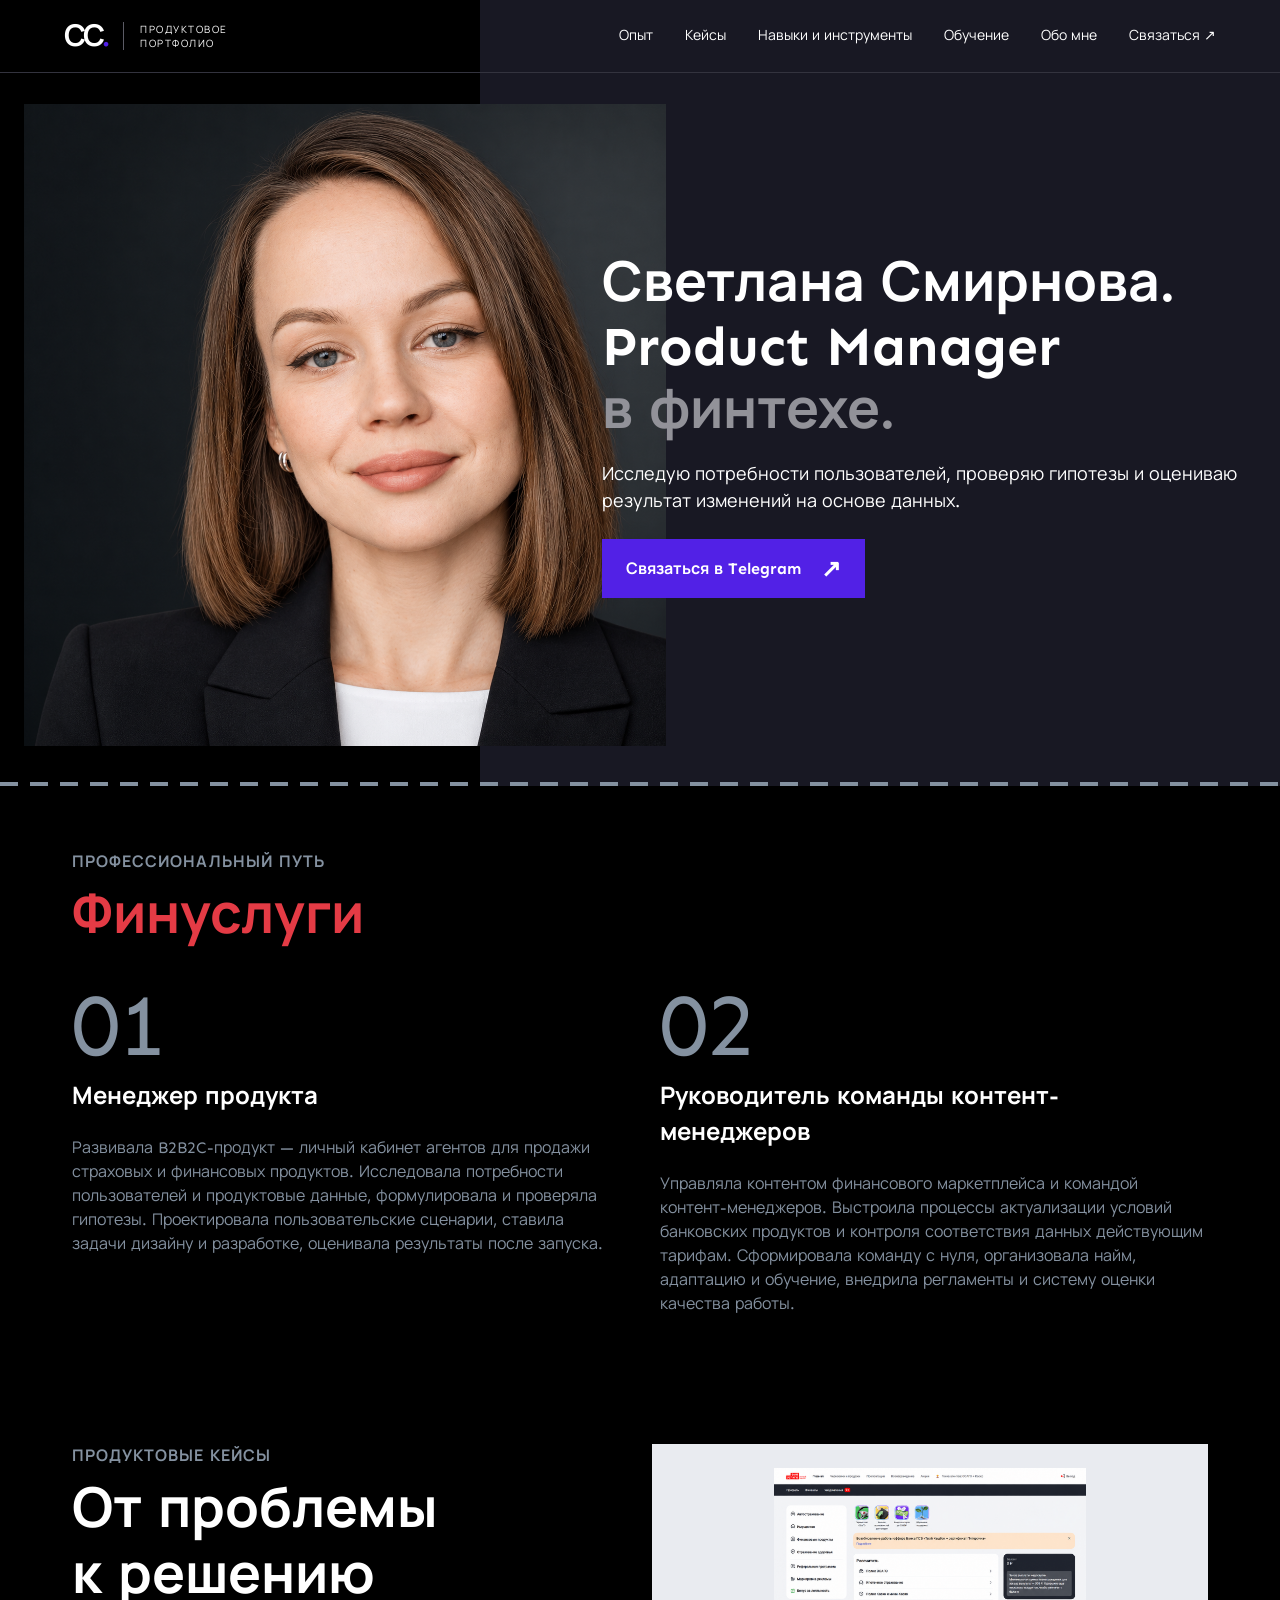
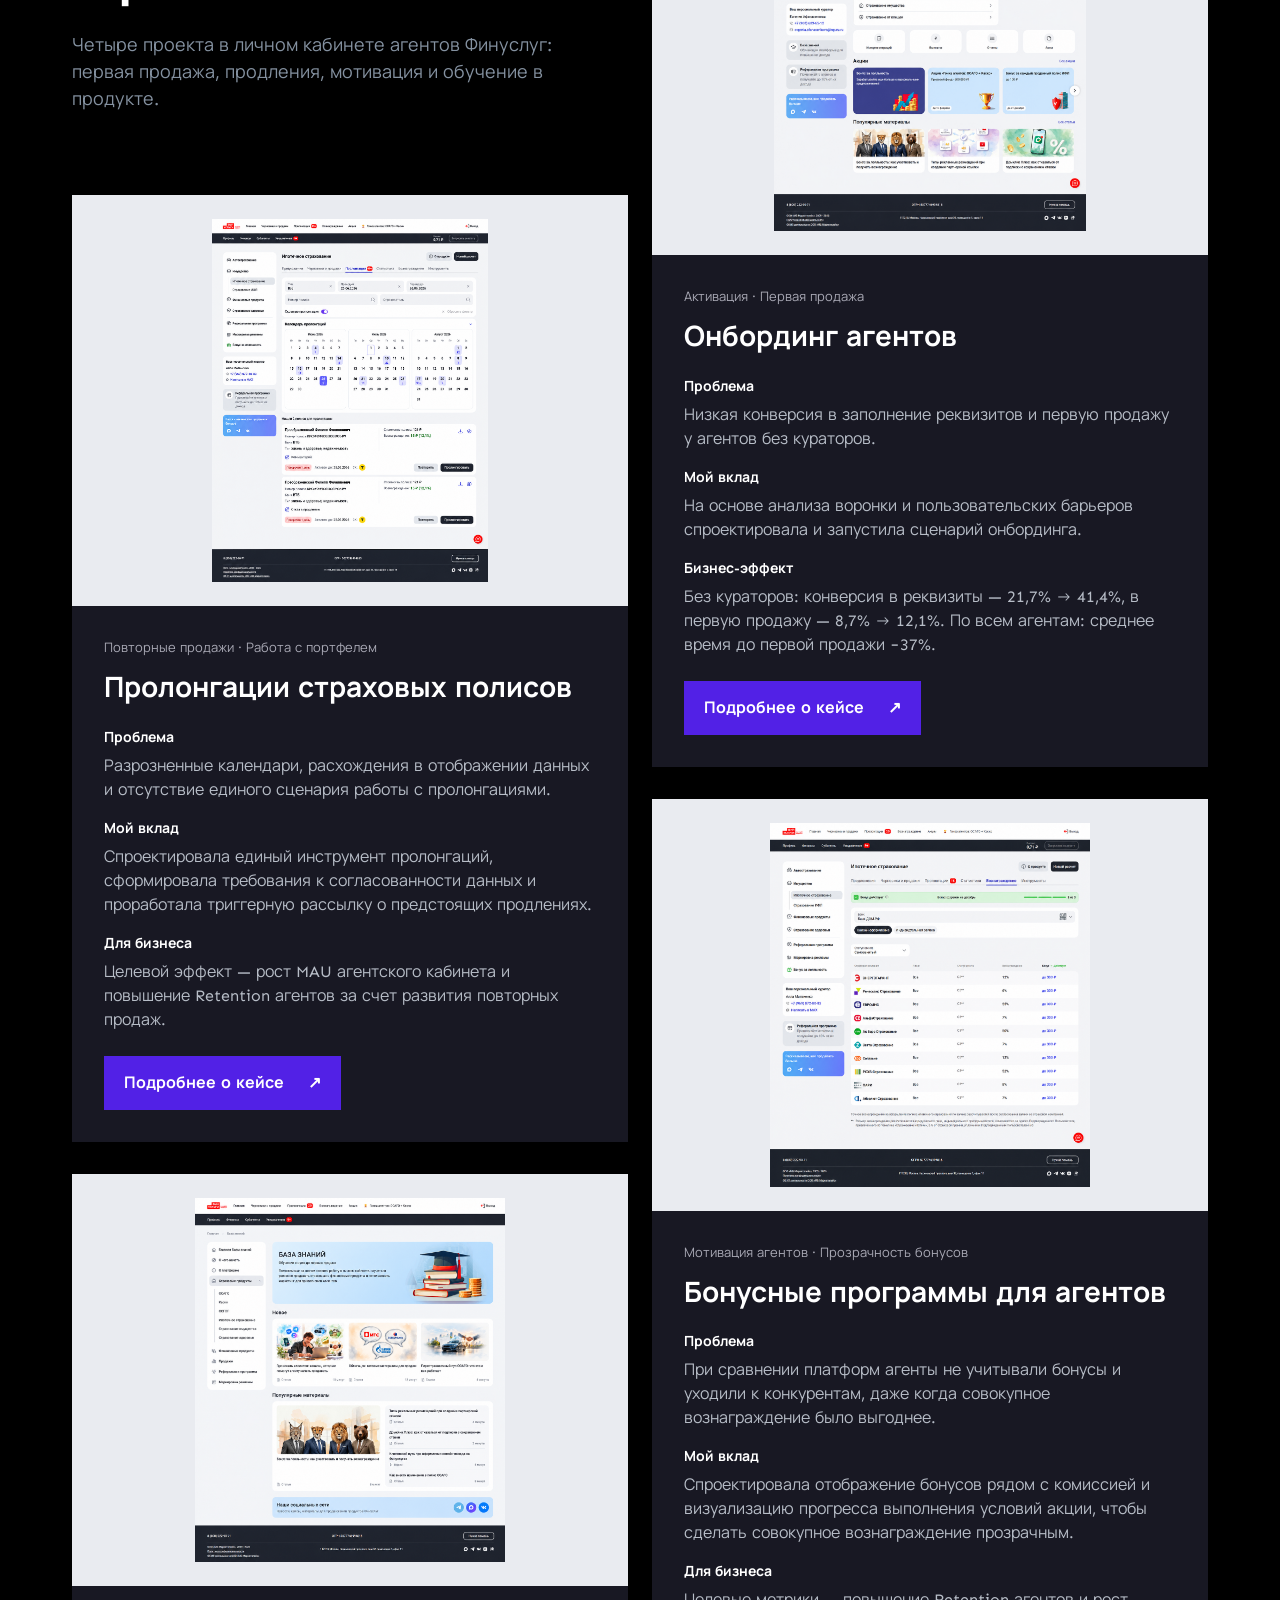
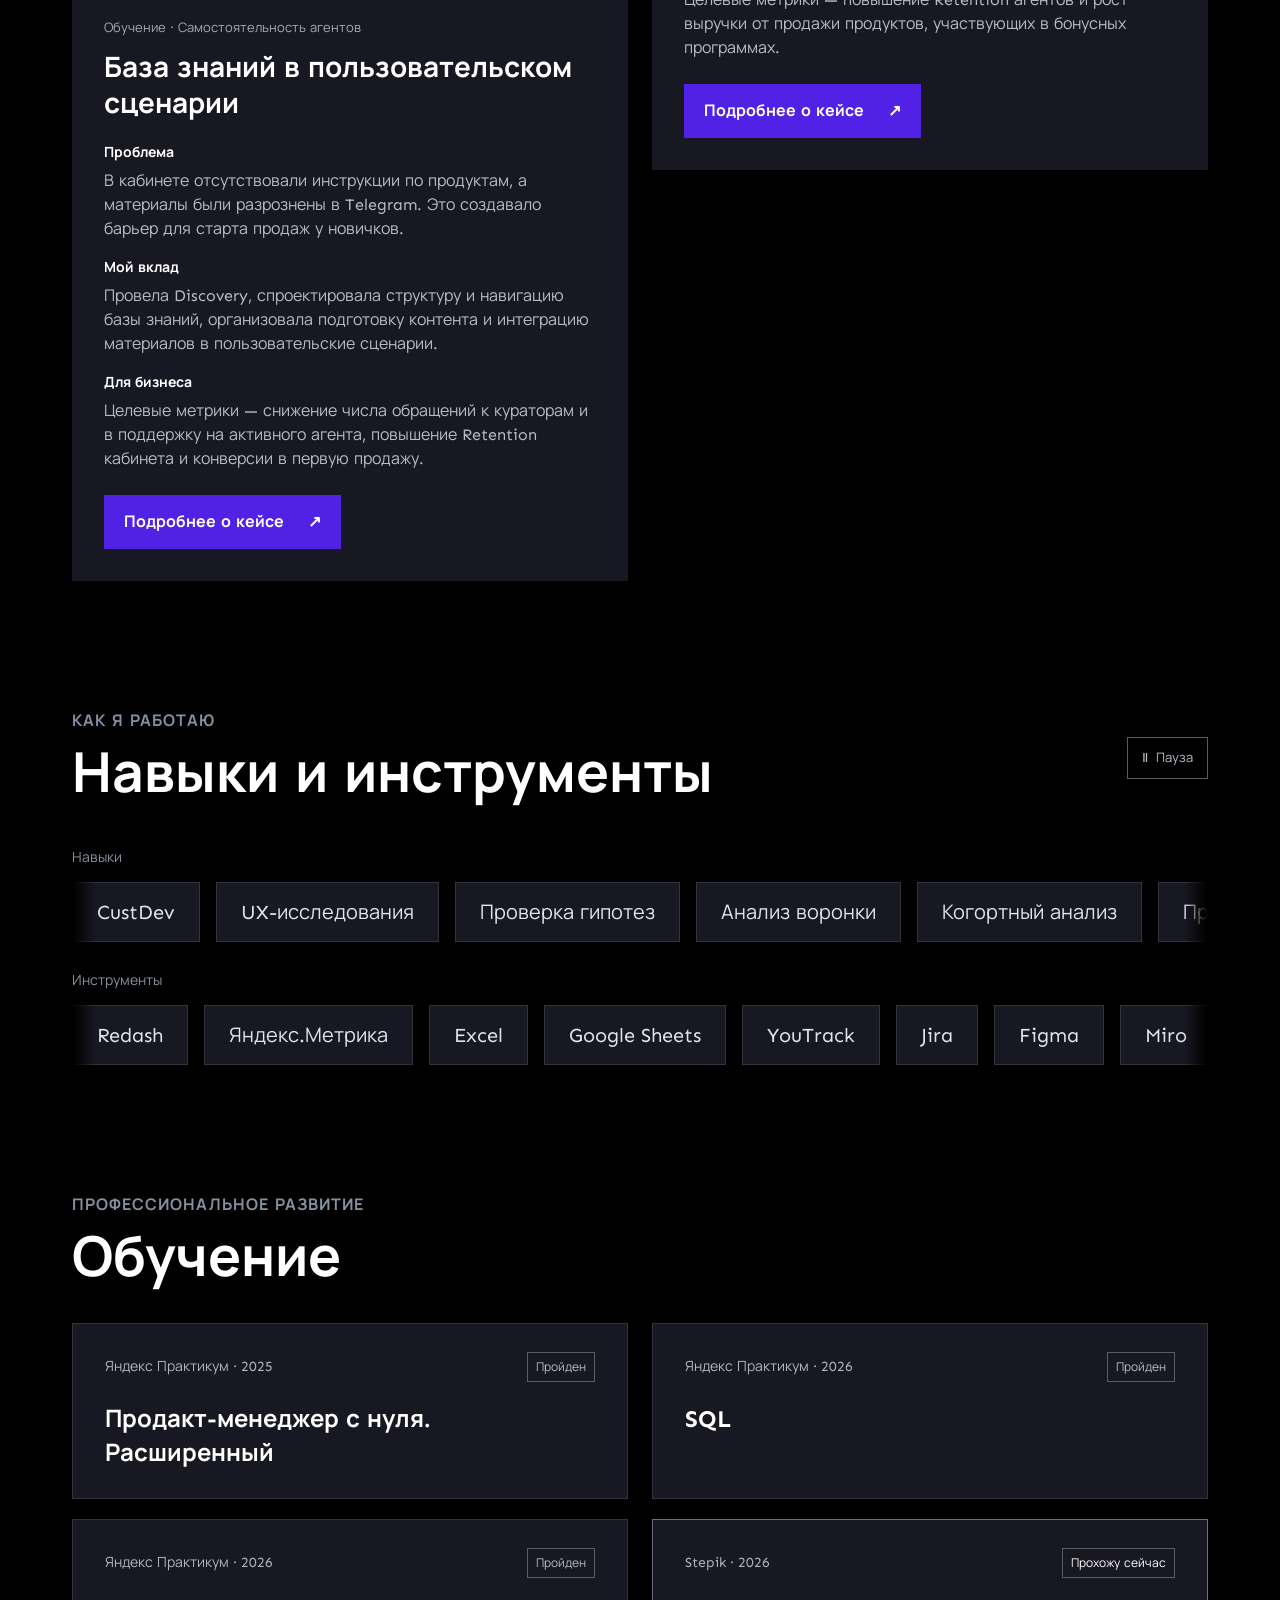
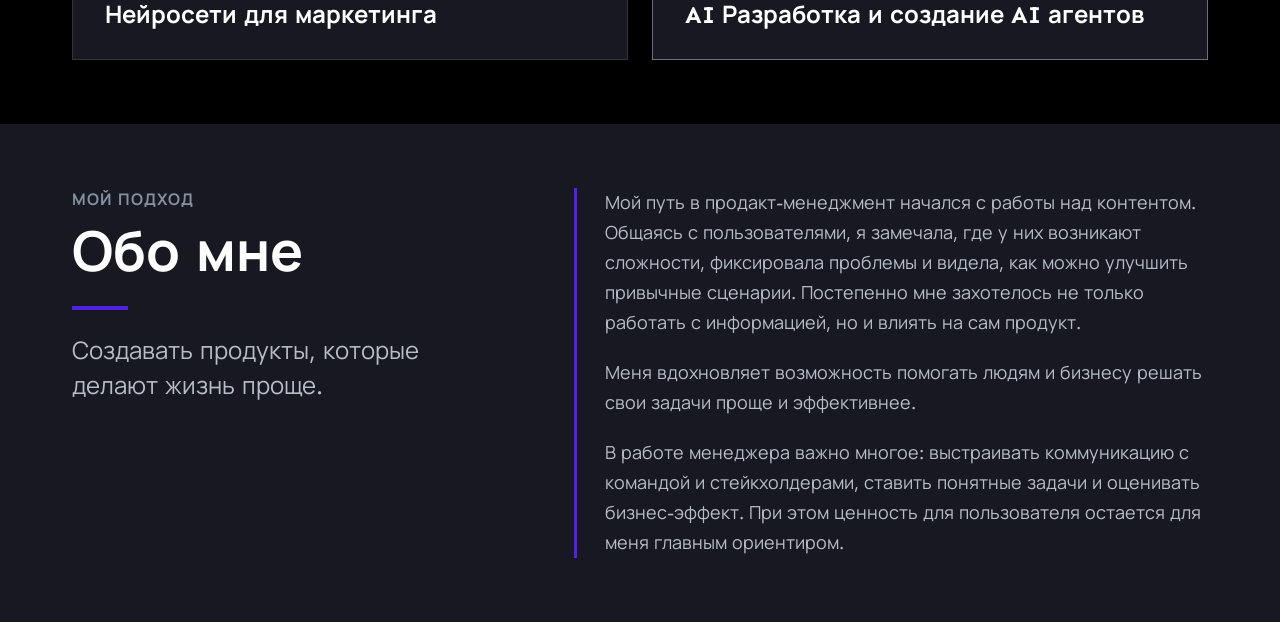
==== index.html @ 29fdaceb "Add files via upload" ====
<!doctype html>
<html lang="ru">
<head>
<meta charset="UTF-8">
<meta name="viewport" content="width=device-width, initial-scale=1">
<meta name="theme-color" content="#101014">
<title>Светлана Смирнова — Product Manager в финтехе</title>
<meta name="description" content="Светлана Смирнова — Product Manager в финтехе. Исследую потребности пользователей, проверяю гипотезы и оцениваю результат изменений на основе данных.">
<style>
@font-face{font-family:Sen;src:url('assets/sen-regular.ttf') format('truetype');font-weight:400;font-display:swap}@font-face{font-family:Sen;src:url('assets/sen-bold.ttf') format('truetype');font-weight:700;font-display:swap}@font-face{font-family:Manrope;src:url('assets/manrope-regular.ttf') format('truetype');font-weight:400;font-display:swap}@font-face{font-family:Manrope;src:url('assets/manrope-bold.ttf') format('truetype');font-weight:700;font-display:swap}
:root{color-scheme:dark;--bg:#000;--panel:#181823;--white:#fff;--accent:#5221e6}*{box-sizing:border-box}body{margin:0;background:var(--bg);color:var(--white);font-family:Sen,Manrope,sans-serif;-webkit-font-smoothing:antialiased}a{color:inherit;text-decoration:none}a:focus-visible{outline:2px solid white;outline-offset:5px}.page{width:100%;max-width:1440px;min-height:1000px;margin:auto;position:relative;isolation:isolate}.page:before{content:"";position:absolute;inset:0 0 0 37.5%;background:var(--panel);z-index:-1}header{height:86px;padding:0 5%;display:flex;justify-content:space-between;align-items:flex-start}.brand{display:flex;align-items:center;gap:16px;margin-top:26px;min-height:36px}.monogram{font-size:30px;line-height:36px;font-weight:700;letter-spacing:-3px}.dot{color:var(--accent)}.brand-label{border-left:1px solid #5b5b65;padding-left:16px;font-size:10px;letter-spacing:1.5px;text-transform:uppercase;max-width:160px}.contact-top{font-size:16px;line-height:24px}.contact-top .line{display:none}.contact-top a{display:block;padding:32px 24px;background:transparent}.contact-top a:hover{text-decoration:underline;text-underline-offset:5px}.hero{position:relative;min-height:914px;padding-top:80px}.portrait{margin:0 0 0 24px;width:calc(52.083333% - 24px);aspect-ratio:1;padding:0;border:0;background:none;overflow:hidden}.portrait img{display:block;width:100%;height:100%;object-fit:contain}.intro{position:absolute;left:45.972222%;right:2.777778%;top:221px;z-index:1}h1,.role{font-size:78px;line-height:1.205128;letter-spacing:0;font-weight:700;margin:0}h1 span{display:inline}.role span{color:#929299;opacity:1}.focus{font-size:18px;line-height:27px;margin:32px 0 0;padding-left:0}.button{display:inline-flex;align-items:center;gap:24px;padding:24px 32px;margin:32px 0 0 0;font-size:18px;line-height:27px;font-weight:700;background:var(--accent)}.button:hover{background:#6536f0}.arrow{font-size:24px;line-height:27px}
@media(min-width:1025px) and (max-width:1439px){h1,.role{font-size:clamp(56px,5.416667vw,78px)}.intro{top:15.347222vw}.hero{padding-top:5.555556vw;min-height:calc(100vw * .634722)}.page{min-height:calc(100vw * .694444)}.focus{padding-left:0}.button{margin-left:0}}
@media(min-width:601px) and (max-width:1024px){.page{min-height:900px}.page:before{inset:0;background:#181823}header{padding:0 40px}.hero{padding-top:80px;min-height:814px}.portrait{width:calc(50% - 20px);margin-left:20px;aspect-ratio:1}.intro{left:41.666667%;right:40px;top:167px}h1,.role{font-size:56px;line-height:1.2}.focus{padding-left:0;margin-top:32px}.button{margin-left:0;font-size:16px;padding:20px 24px}.brand-label{font-size:9px;max-width:140px}}
@media(min-width:601px) and (max-width:767px){h1,.role{font-size:clamp(40px,7.291667vw,56px)}.intro{right:24px}.focus{font-size:16px;line-height:24px}.brand-label{display:none}}
@media(max-width:600px){.page{min-height:100svh}.page:before{inset:0;background:var(--panel)}header{height:72px;padding:0 20px}.brand{margin-top:18px;gap:12px}.monogram{font-size:28px}.brand-label{font-size:8px;letter-spacing:1px;max-width:120px;padding-left:12px}.contact-top{font-size:12px}.contact-top a{padding:24px 0;line-height:24px}.hero{min-height:0;padding-top:0;padding-bottom:48px}.portrait{width:calc(100% - 20px);margin-left:20px;aspect-ratio:1}.intro{position:relative;left:auto;right:auto;top:auto;padding:48px 20px 0}h1,.role{font-size:32px;line-height:1.21875}.focus{padding-left:0;font-size:18px;line-height:27px;margin-top:16px}.button{margin:32px 0 0;padding:20px 24px;font-size:16px}}

.experience{max-width:1440px;margin:0 auto;padding:120px 72px;background:#000}.section-label{margin:0 0 8px;color:#8491a0;font-size:16px;line-height:24px;font-weight:700;text-transform:uppercase;letter-spacing:1px}.experience h2{margin:0;max-width:900px;font-size:55px;line-height:1.2;font-weight:700;letter-spacing:0}.experience-grid{display:grid;grid-template-columns:repeat(2,minmax(0,1fr));gap:64px;margin-top:40px}.experience-card{min-width:0}.experience-number{display:block;color:#8491a0;font-size:117px;line-height:141px;font-weight:400}.experience-card h3{margin:0 0 22px;font-size:24px;line-height:36px;font-weight:700;max-width:560px}.experience-card p{max-width:560px;margin:0;color:#8491a0;font-size:16px;line-height:24px}@media(max-width:1024px){.experience{padding:80px 40px}.experience-grid{gap:32px}.experience h2{font-size:48px}.experience-card h3{font-size:22px;line-height:32px}}@media(max-width:600px){.experience{padding:64px 20px}.experience h2{font-size:32px;line-height:1.25}.section-label{font-size:14px;line-height:21px}.experience-grid{grid-template-columns:1fr;gap:40px;margin-top:32px}.experience-number{font-size:88px;line-height:106px}.experience-card h3{font-size:24px;line-height:34px;margin-bottom:16px}.experience-card p{font-size:16px;line-height:24px}}

.hero::after{content:"";position:absolute;left:0;right:0;bottom:0;height:4px;background:repeating-linear-gradient(to right,#8491a0 0 18px,transparent 18px 30px);pointer-events:none}

#experience-heading{color:#e43b45}

.cases{max-width:1440px;margin:auto;padding:120px 72px;background:#000}.cases-grid{display:grid;grid-template-columns:repeat(2,minmax(0,1fr));gap:48px 24px;align-items:start}.cases-intro{padding:0 40px 60px 0}.cases h2{font-size:55px;line-height:1.2;margin:8px 0 24px}.cases-intro>p:last-child{color:#8491a0;font-size:18px;line-height:27px;max-width:480px}.case-card{background:#181823}.case-visual{display:block;background:#e9ebf0;padding:24px;aspect-ratio:1.2;overflow:hidden}.case-visual img{display:block;width:100%;height:100%;object-fit:contain;transition:transform .2s}.case-visual:hover img{transform:scale(1.02)}.case-body{padding:32px}.case-tag{margin:0 0 12px;color:#a8a8b4;font-size:13px;line-height:20px}.case-body h3{font-size:28px;line-height:1.3;margin:0 0 28px}.case-summary{margin:0}.case-summary dt{font-weight:700;font-size:14px;line-height:21px;color:#fff;margin-top:20px}.case-summary dd{margin:6px 0 0;color:#b7bdc7;font-size:16px;line-height:25px}.case-link{display:inline-flex;align-items:center;gap:24px;margin-top:28px;padding:15px 20px;background:#5221e6;font-size:16px;font-weight:700;line-height:24px}.case-link:hover{background:#6536f0}.case-detail{max-width:1440px;margin:auto;background:#000;min-height:100svh}.case-content{max-width:1100px;margin:auto;padding:70px 40px 96px}.back-link{display:inline-block;color:#b7bdc7;font-size:16px;line-height:24px;margin-bottom:40px}.back-link:hover{text-decoration:underline}.case-content h1{font-size:64px;line-height:1.15;max-width:980px;margin:16px 0 32px}.case-lead{max-width:820px;color:#b7bdc7;font-size:20px;line-height:32px}.case-meta{display:flex;gap:24px;flex-wrap:wrap;padding:24px 0 40px;border-bottom:1px solid #33333e;font-size:14px;color:#aeb5bf}.detail-section{margin-top:64px}.detail-section h2{font-size:36px;line-height:1.25;margin:0 0 24px}.detail-section h3{font-size:22px;line-height:1.4;margin:32px 0 12px}.detail-section p{font-size:18px;line-height:29px;color:#b7bdc7;max-width:900px}.detail-section figure{margin:32px 0;background:#181823;padding:24px}.detail-section figure a{display:block}.detail-section img{width:100%;height:auto;display:block}.detail-section figcaption{color:#aeb5bf;font-size:14px;line-height:22px;margin-top:16px}.case-foot{margin-top:64px;padding-top:32px;border-top:1px solid #33333e;display:flex;justify-content:space-between;gap:24px;flex-wrap:wrap}.case-foot a{font-size:16px;line-height:25px}.case-foot a:hover{text-decoration:underline}.status{display:inline-block;border:1px solid #5b5b65;padding:5px 10px;color:#b7bdc7;font-size:13px;line-height:20px}@media(max-width:1024px){.cases{padding:80px 40px}.cases h2{font-size:48px}.cases-intro{padding-right:0}.case-body{padding:24px}.case-body h3{font-size:24px}.case-visual{padding:16px;aspect-ratio:1}.case-content h1{font-size:48px}}@media(max-width:600px){.cases{padding:64px 20px}.cases-grid{grid-template-columns:1fr;gap:32px}.cases-intro{padding:0}.cases h2{font-size:32px;margin:8px 0 20px}.case-body{padding:24px 20px}.case-visual{aspect-ratio:1.2}.case-content{padding:40px 20px 64px}.case-content h1{font-size:32px}.case-lead{font-size:18px;line-height:28px}.detail-section{margin-top:48px}.detail-section h2{font-size:28px}.detail-section figure{padding:12px}.case-meta{gap:12px}.case-foot{flex-direction:column}}@media(prefers-reduced-motion:reduce){.case-visual img{transition:none}}

/* Compact section rhythm and a hero that sizes to its actual content. */
.page{min-height:0}.page header{height:72px}.page .brand{margin-top:18px}.page .contact-top a{padding-top:24px;padding-bottom:24px}
.experience,.cases{padding-top:64px;padding-bottom:64px}.experience-grid{margin-top:24px;gap:40px}.experience-number{font-size:88px;line-height:106px}.cases-grid{row-gap:32px}.cases-intro{padding-bottom:24px}.case-content{padding-top:48px;padding-bottom:64px}.detail-section{margin-top:40px}.case-foot{margin-top:40px}
@media(min-width:601px){.hero{display:grid;grid-template-columns:min(52%,calc(100svh - 136px)) minmax(0,1fr);align-items:center;min-height:0;padding:32px 0 40px}.portrait{width:calc(100% - 24px);margin:0 0 0 24px;aspect-ratio:1}.intro{position:relative;left:auto;right:auto;top:auto;margin-left:-64px;padding:0 40px 0 0;min-width:0}h1,.role{font-size:clamp(32px,min(4.3vw,8svh),64px);line-height:1.15}.focus{font-size:18px;line-height:27px;margin-top:20px;padding-left:0}.button{font-size:16px;line-height:24px;padding:16px 24px;margin:24px 0 0;gap:20px}}
@media(min-width:601px) and (max-width:1024px){.hero{padding-top:24px;padding-bottom:32px}.intro{margin-left:-40px;padding-right:24px}.focus{font-size:16px;line-height:24px}.button{padding:14px 20px}.portrait{margin-left:20px;width:calc(100% - 20px)}}
@media(max-width:600px){.experience,.cases{padding-top:40px;padding-bottom:40px}.experience-grid{gap:28px;margin-top:20px}.experience-number{font-size:72px;line-height:88px}.hero{padding-bottom:32px}.intro{padding-top:28px}.button{margin-top:24px}.cases-grid{gap:28px}.cases-intro{padding-bottom:0}.case-content{padding-top:32px;padding-bottom:48px}}

/* Independent columns reproduce the staggered project layout. */
.cases-grid{align-items:start}.case-column{display:flex;flex-direction:column;gap:32px}.cases-intro{padding:0 40px 32px 0}.case-body h3{margin-bottom:20px}.case-summary dt{margin-top:16px}.case-summary dd{line-height:24px}.case-link{margin-top:24px}.case-column .case-visual{aspect-ratio:1.35}@media(max-width:1024px){.cases-intro{padding-right:0}}@media(max-width:600px){.case-column{display:contents}.cases-intro{order:0;padding:0}.case-card{order:var(--case-order)}.case-column .case-visual{aspect-ratio:1.2}}

.skills-section{max-width:1440px;margin:auto;padding:64px 72px;background:#000;overflow:hidden}.skills-heading-row{display:flex;justify-content:space-between;align-items:center;gap:24px;margin-bottom:40px}.skills-section h2{font-size:55px;line-height:1.2;margin:0;max-width:1000px}.skills-row+.skills-row{margin-top:28px}.skills-row h3{font-size:14px;line-height:21px;color:#8491a0;font-weight:400;margin:0 0 14px}.marquee-window{overflow:hidden;mask-image:linear-gradient(to right,transparent,#000 24px,#000 calc(100% - 24px),transparent)}.marquee-track{display:flex;width:max-content;animation:skills-scroll 70s linear infinite}.marquee-track.reverse{animation-duration:48s;animation-direction:reverse}.marquee-group{display:flex;align-items:center;gap:16px;padding:0 16px 0 0;margin:0;list-style:none;flex-shrink:0}.marquee-group li{white-space:nowrap;padding:15px 24px;border:1px solid #33333e;background:#181823;font-size:20px;line-height:28px;color:#e2e2e8}.skills-section:hover .marquee-track,.skills-section:focus-within .marquee-track,.skills-section.is-paused .marquee-track{animation-play-state:paused}.marquee-toggle{flex-shrink:0;border:1px solid #5b5b65;background:none;color:#b7bdc7;font:inherit;font-size:13px;line-height:20px;padding:10px 14px;cursor:pointer;display:inline-flex;align-items:center;gap:8px}.marquee-toggle:hover{color:white;border-color:white}.marquee-toggle:focus-visible{outline:2px solid white;outline-offset:5px}@keyframes skills-scroll{to{transform:translateX(-50%)}}@media(max-width:1024px){.skills-section{padding-left:40px;padding-right:40px}.skills-section h2{font-size:48px}.marquee-group li{font-size:18px;line-height:26px}}@media(max-width:600px){.skills-section{padding:40px 20px}.skills-section h2{font-size:32px}.skills-heading-row{align-items:flex-start;margin-bottom:28px;gap:16px}.marquee-toggle{padding:8px 10px;margin-top:24px}.marquee-group{gap:12px;padding-right:12px}.marquee-group li{font-size:16px;line-height:24px;padding:12px 18px}.skills-row+.skills-row{margin-top:24px}}@media(prefers-reduced-motion:reduce){.marquee-track,.marquee-track.reverse{animation:none;transform:none;width:100%;display:block}.marquee-group{flex-wrap:wrap;gap:12px;padding:0}.marquee-group[aria-hidden="true"]{display:none}.marquee-window{mask-image:none;overflow:visible}.marquee-toggle{display:none}}

.marquee-group{min-width:calc(min(100vw,1440px) - 144px);justify-content:space-between}@media(max-width:1024px){.marquee-group{min-width:calc(100vw - 80px)}}@media(max-width:600px){.marquee-group{min-width:calc(100vw - 40px)}}@media(prefers-reduced-motion:reduce){.marquee-group{min-width:0;justify-content:flex-start}}

html{scroll-behavior:smooth}#experience,#cases,#skills{scroll-margin-top:24px}.site-header,.page .site-header{display:flex;align-items:flex-start;justify-content:space-between;gap:24px;min-height:72px;height:auto}.site-header .contact-top{display:flex;align-items:center;justify-content:flex-end;gap:0;flex-wrap:nowrap}.site-header .contact-top a,.page .site-header .contact-top a{padding:24px 16px;white-space:nowrap;font-size:14px;line-height:24px}.site-header .contact-top a:last-child{padding-right:0}.marquee-group{min-width:0;justify-content:flex-start}@media(max-width:900px){.site-header .brand-label{display:none}.site-header .contact-top a,.page .site-header .contact-top a{padding-left:12px;padding-right:12px}.site-header .contact-top a:last-child{padding-right:0}}@media(max-width:700px){.site-header,.page .site-header{display:block;padding-bottom:12px}.site-header .brand{display:inline-flex;margin-top:16px}.site-header .contact-top{justify-content:space-between;gap:8px;flex-wrap:wrap}.site-header .contact-top a,.page .site-header .contact-top a{padding:10px 0;font-size:12px;line-height:20px}.site-header .brand-label{display:inline;max-width:none}.site-header .brand{margin-bottom:6px}.site-header .contact-top a:last-child{padding-right:0}}@media(prefers-reduced-motion:reduce){html{scroll-behavior:auto}.marquee-group{min-width:0;justify-content:flex-start}}

.education-section{max-width:1440px;margin:auto;padding:64px 72px;background:#000}.education-section h2{margin:0;font-size:55px;line-height:1.2}.education-grid{display:grid;grid-template-columns:repeat(2,minmax(0,1fr));gap:20px 24px;margin-top:32px}.education-card{padding:28px 32px;background:#181823;border:1px solid #33333e;min-width:0}.education-meta{display:flex;justify-content:space-between;align-items:baseline;gap:16px;margin-bottom:20px;color:#aeb5bf;font-size:14px;line-height:22px}.education-provider{margin:0}.education-status{font-size:12px;white-space:nowrap;border:1px solid #5b5b65;padding:3px 8px;color:#b7bdc7}.education-card h3{margin:0;font-size:24px;line-height:1.4}.education-card.is-current{border-color:#6e6e80}.education-status.current{color:#fff}.education-section{scroll-margin-top:24px}@media(max-width:1024px){.education-section{padding-left:40px;padding-right:40px}.education-section h2{font-size:48px}.education-card{padding:24px}.education-card h3{font-size:22px}}@media(max-width:600px){.education-section{padding:40px 20px}.education-section h2{font-size:32px}.education-grid{grid-template-columns:1fr;gap:16px;margin-top:24px}.education-card{padding:24px 20px}.education-card h3{font-size:22px}.education-meta{font-size:13px;gap:12px;margin-bottom:16px}}

.about-section{max-width:1440px;margin:auto;padding:64px 72px;background:#181823;scroll-margin-top:24px}.about-layout{display:grid;grid-template-columns:minmax(0,1fr) minmax(0,1.45fr);gap:64px;align-items:start}.about-section h2{font-size:55px;line-height:1.2;margin:0 0 24px}.about-caption{font-size:24px;line-height:1.45;color:#b7bdc7;max-width:350px;margin:0}.about-copy p{font-size:18px;line-height:30px;color:#b7bdc7;margin:0 0 20px;max-width:760px}.about-copy p:last-child{margin-bottom:0}.about-copy strong{color:#fff;font-weight:700}@media(max-width:1100px) and (min-width:701px){.site-header .brand-label{display:none}.site-header .contact-top a,.page .site-header .contact-top a{padding-left:10px;padding-right:10px;font-size:13px}}@media(max-width:1024px){.about-section{padding-left:40px;padding-right:40px}.about-layout{gap:32px;grid-template-columns:minmax(0,1fr) minmax(0,1.4fr)}.about-section h2{font-size:48px}.about-caption{font-size:22px}.about-copy p{font-size:17px;line-height:28px}}@media(max-width:600px){.about-section{padding:40px 20px}.about-layout{grid-template-columns:1fr;gap:24px}.about-section h2{font-size:32px;margin-bottom:16px}.about-caption{font-size:20px;max-width:100%}.about-copy p{font-size:16px;line-height:27px;margin-bottom:16px}}

.site-header{position:sticky;top:0;z-index:1000;width:100%;max-width:1440px;margin:0 auto;background:linear-gradient(to right,#000 0 37.5%,#181823 37.5% 100%);box-shadow:0 1px 0 #33333e}.site-header .brand{margin-top:18px}#main,#experience,#cases,#skills,#education,#about{scroll-margin-top:calc(var(--navigation-height,72px) + 20px)}@media(max-width:1024px){.site-header{background:#181823}}@media(max-width:700px){.site-header .brand{margin-top:16px}}

.about-section .about-copy{border-left:3px solid #5221e6;padding-left:28px}.about-section h2:after{content:"";display:block;width:56px;height:4px;background:#5221e6;margin-top:20px}@media(max-width:600px){.about-section .about-copy{padding-left:20px}.about-section h2:after{margin-top:16px;width:40px}}
</style>
</head>
<body><header class="site-header"><a class="brand" href="#main" aria-label="Светлана Смирнова — на главную"><span class="monogram">СС<span class="dot">.</span></span><span class="brand-label">Продуктовое портфолио</span></a><nav class="contact-top" aria-label="Навигация по разделам"><a href="#experience">Опыт</a><a href="#cases">Кейсы</a><a href="#skills">Навыки и инструменты</a><a href="#education">Обучение</a><a href="#about">Обо мне</a><a href="https://t.me/Sveta_akina" target="_blank" rel="noopener noreferrer">Связаться ↗</a></nav></header>
<div class="page">

<main id="main" class="hero">
<figure class="portrait"><img src="assets/svetlana.png" alt="Светлана Смирнова" width="1254" height="1254" fetchpriority="high"></figure>
<div class="intro"><h1><span>Светлана</span> <span>Смирнова.</span></h1><p class="role">Product Manager<br><span>в финтехе.</span></p><p class="focus">Исследую потребности пользователей, проверяю гипотезы и оцениваю результат изменений на основе данных.</p><a class="button" href="https://t.me/Sveta_akina" target="_blank" rel="noopener noreferrer">Связаться в Telegram <span class="arrow" aria-hidden="true">↗</span></a></div>
</main>

</div>

<section id="experience" class="experience" aria-labelledby="experience-heading">
<p class="section-label">Профессиональный путь</p>
<h2 id="experience-heading">Финуслуги</h2>
<div class="experience-grid">
<article class="experience-card">
<span class="experience-number" aria-hidden="true">01</span>
<h3>Менеджер продукта</h3>
<p>Развивала B2B2C-продукт — личный кабинет агентов для продажи страховых и финансовых продуктов. Исследовала потребности пользователей и продуктовые данные, формулировала и проверяла гипотезы. Проектировала пользовательские сценарии, ставила задачи дизайну и разработке, оценивала результаты после запуска.</p>
</article>
<article class="experience-card">
<span class="experience-number" aria-hidden="true">02</span>
<h3>Руководитель команды контент-менеджеров</h3>
<p>Управляла контентом финансового маркетплейса и командой контент-менеджеров. Выстроила процессы актуализации условий банковских продуктов и контроля соответствия данных действующим тарифам. Сформировала команду с нуля, организовала найм, адаптацию и обучение, внедрила регламенты и систему оценки качества работы.</p>
</article>
</div>
</section>
<section id="cases" class="cases" aria-labelledby="cases-heading"><div class="cases-grid"><div class="case-column"><div class="cases-intro"><p class="section-label">Продуктовые кейсы</p><h2 id="cases-heading">От проблемы<br>к решению</h2><p>Четыре проекта в личном кабинете агентов Финуслуг: первая продажа, продления, мотивация и обучение в продукте.</p></div><article class="case-card" style="--case-order:2"><a class="case-visual" href="cases/renewals/" aria-label="Подробнее: Пролонгации страховых полисов"><img src="assets/cases/renewals.png" alt="Раздел работы с предстоящими пролонгациями полисов." loading="lazy"></a><div class="case-body"><p class="case-tag">Повторные продажи · Работа с портфелем</p><h3>Пролонгации страховых полисов</h3><dl class="case-summary"><dt>Проблема</dt><dd>Разрозненные календари, расхождения в отображении данных и отсутствие единого сценария работы с пролонгациями.</dd><dt>Мой вклад</dt><dd>Спроектировала единый инструмент пролонгаций, сформировала требования к согласованности данных и проработала триггерную рассылку о предстоящих продлениях.</dd><dt>Для бизнеса</dt><dd>Целевой эффект — рост MAU агентского кабинета и повышение Retention агентов за счет развития повторных продаж.</dd></dl><a class="case-link" href="cases/renewals/">Подробнее о кейсе <span aria-hidden="true">↗</span></a></div></article><article class="case-card" style="--case-order:4"><a class="case-visual" href="cases/knowledge/" aria-label="Подробнее: База знаний в пользовательском сценарии"><img src="assets/cases/knowledge-preview.png" alt="База знаний агентов Финуслуг: тематическая навигация, новые статьи и популярные материалы." loading="lazy"></a><div class="case-body"><p class="case-tag">Обучение · Самостоятельность агентов</p><h3>База знаний в пользовательском сценарии</h3><dl class="case-summary"><dt>Проблема</dt><dd>В кабинете отсутствовали инструкции по продуктам, а материалы были разрознены в Telegram. Это создавало барьер для старта продаж у новичков.</dd><dt>Мой вклад</dt><dd>Провела Discovery, спроектировала структуру и навигацию базы знаний, организовала подготовку контента и интеграцию материалов в пользовательские сценарии.</dd><dt>Для бизнеса</dt><dd>Целевые метрики — снижение числа обращений к кураторам и в поддержку на активного агента, повышение Retention кабинета и конверсии в первую продажу.</dd></dl><a class="case-link" href="cases/knowledge/">Подробнее о кейсе <span aria-hidden="true">↗</span></a></div></article></div><div class="case-column"><article class="case-card" style="--case-order:1"><a class="case-visual" href="cases/onboarding/" aria-label="Подробнее: Онбординг агентов"><img src="assets/cases/onboarding.png" alt="Главная страница кабинета с элементами онбординга." loading="lazy"></a><div class="case-body"><p class="case-tag">Активация · Первая продажа</p><h3>Онбординг агентов</h3><dl class="case-summary"><dt>Проблема</dt><dd>Низкая конверсия в заполнение реквизитов и первую продажу у агентов без кураторов.</dd><dt>Мой вклад</dt><dd>На основе анализа воронки и пользовательских барьеров спроектировала и запустила сценарий онбординга.</dd><dt>Бизнес-эффект</dt><dd>Без кураторов: конверсия в реквизиты — 21,7% → 41,4%, в первую продажу — 8,7% → 12,1%. По всем агентам: среднее время до первой продажи −37%.</dd></dl><a class="case-link" href="cases/onboarding/">Подробнее о кейсе <span aria-hidden="true">↗</span></a></div></article><article class="case-card" style="--case-order:3"><a class="case-visual" href="cases/rewards/" aria-label="Подробнее: Бонусные программы для агентов"><img src="assets/cases/rewards.png" alt="Обновлённый интерфейс бонусов и прогресса участия в акциях." loading="lazy"></a><div class="case-body"><p class="case-tag">Мотивация агентов · Прозрачность бонусов</p><h3>Бонусные программы для агентов</h3><dl class="case-summary"><dt>Проблема</dt><dd>При сравнении платформ агенты не учитывали бонусы и уходили к конкурентам, даже когда совокупное вознаграждение было выгоднее.</dd><dt>Мой вклад</dt><dd>Спроектировала отображение бонусов рядом с комиссией и визуализацию прогресса выполнения условий акции, чтобы сделать совокупное вознаграждение прозрачным.</dd><dt>Для бизнеса</dt><dd>Целевые метрики — повышение Retention агентов и рост выручки от продажи продуктов, участвующих в бонусных программах.</dd></dl><a class="case-link" href="cases/rewards/">Подробнее о кейсе <span aria-hidden="true">↗</span></a></div></article></div></div></section><section id="skills" class="skills-section" aria-labelledby="skills-heading"><div class="skills-heading-row"><div><p class="section-label">Как я работаю</p><h2 id="skills-heading">Навыки и инструменты</h2></div><button class="marquee-toggle" type="button" aria-pressed="false" aria-label="Приостановить движение строк"><span aria-hidden="true">Ⅱ</span> <span class="toggle-text">Пауза</span></button></div><div class="skills-row"><h3>Навыки</h3><div class="marquee-window"><div class="marquee-track"><ul class="marquee-group" aria-label="Навыки"><li>CustDev</li><li>UX-исследования</li><li>Проверка гипотез</li><li>Анализ воронки</li><li>Когортный анализ</li><li>Продуктовые метрики</li><li>CJM</li><li>JTBD</li><li>Приоритизация бэклога</li><li>Roadmap</li><li>Управление разработкой</li></ul><ul class="marquee-group" aria-hidden="true"><li>CustDev</li><li>UX-исследования</li><li>Проверка гипотез</li><li>Анализ воронки</li><li>Когортный анализ</li><li>Продуктовые метрики</li><li>CJM</li><li>JTBD</li><li>Приоритизация бэклога</li><li>Roadmap</li><li>Управление разработкой</li></ul></div></div></div><div class="skills-row"><h3>Инструменты</h3><div class="marquee-window"><div class="marquee-track reverse"><ul class="marquee-group" aria-label="Инструменты"><li>Redash</li><li>Яндекс.Метрика</li><li>Excel</li><li>Google Sheets</li><li>YouTrack</li><li>Jira</li><li>Figma</li><li>Miro</li><li aria-hidden="true">Redash</li><li aria-hidden="true">Яндекс.Метрика</li><li aria-hidden="true">Excel</li><li aria-hidden="true">Google Sheets</li><li aria-hidden="true">YouTrack</li><li aria-hidden="true">Jira</li><li aria-hidden="true">Figma</li><li aria-hidden="true">Miro</li></ul><ul class="marquee-group" aria-hidden="true"><li>Redash</li><li>Яндекс.Метрика</li><li>Excel</li><li>Google Sheets</li><li>YouTrack</li><li>Jira</li><li>Figma</li><li>Miro</li><li>Redash</li><li>Яндекс.Метрика</li><li>Excel</li><li>Google Sheets</li><li>YouTrack</li><li>Jira</li><li>Figma</li><li>Miro</li></ul></div></div></div></section><script>
(()=>{const section=document.getElementById('skills');const button=section.querySelector('.marquee-toggle');button.addEventListener('click',()=>{const paused=section.classList.toggle('is-paused');button.setAttribute('aria-pressed',String(paused));button.setAttribute('aria-label',paused?'Продолжить движение строк':'Приостановить движение строк');button.querySelector('.toggle-text').textContent=paused?'Продолжить':'Пауза';button.firstElementChild.textContent=paused?'▶':'Ⅱ';});})();
</script><section id="education" class="education-section" aria-labelledby="education-heading"><p class="section-label">Профессиональное развитие</p><h2 id="education-heading">Обучение</h2><div class="education-grid"><article class="education-card"><div class="education-meta"><p class="education-provider">Яндекс Практикум · 2025</p><span class="education-status">Пройден</span></div><h3>Продакт-менеджер с нуля. Расширенный</h3></article><article class="education-card"><div class="education-meta"><p class="education-provider">Яндекс Практикум · 2026</p><span class="education-status">Пройден</span></div><h3>SQL</h3></article><article class="education-card"><div class="education-meta"><p class="education-provider">Яндекс Практикум · 2026</p><span class="education-status">Пройден</span></div><h3>Нейросети для маркетинга</h3></article><article class="education-card is-current"><div class="education-meta"><p class="education-provider">Stepik · 2026</p><span class="education-status current">Прохожу сейчас</span></div><h3>AI Разработка и создание AI агентов</h3></article></div></section><section id="about" class="about-section" aria-labelledby="about-heading"><div class="about-layout"><div><p class="section-label">Мой подход</p><h2 id="about-heading">Обо мне</h2><p class="about-caption">Создавать продукты, которые делают жизнь проще.</p></div><div class="about-copy"><p>Мой путь в продакт-менеджмент начался с работы над контентом. Общаясь с пользователями, я замечала, где у них возникают сложности, фиксировала проблемы и видела, как можно улучшить привычные сценарии. Постепенно мне захотелось не только работать с информацией, но и влиять на сам продукт.</p><p>Меня вдохновляет возможность помогать людям и бизнесу решать свои задачи проще и эффективнее.</p><p>В работе менеджера важно многое: выстраивать коммуникацию с командой и стейкхолдерами, ставить понятные задачи и оценивать бизнес-эффект. При этом ценность для пользователя остается для меня главным ориентиром.</p></div></div></section><script>
(()=>{const header=document.querySelector('.site-header');if(!header)return;const update=()=>document.documentElement.style.setProperty('--navigation-height',header.getBoundingClientRect().height+'px');update();if('ResizeObserver' in window){new ResizeObserver(update).observe(header);}else{window.addEventListener('resize',update);}})();
</script></body>
</html>
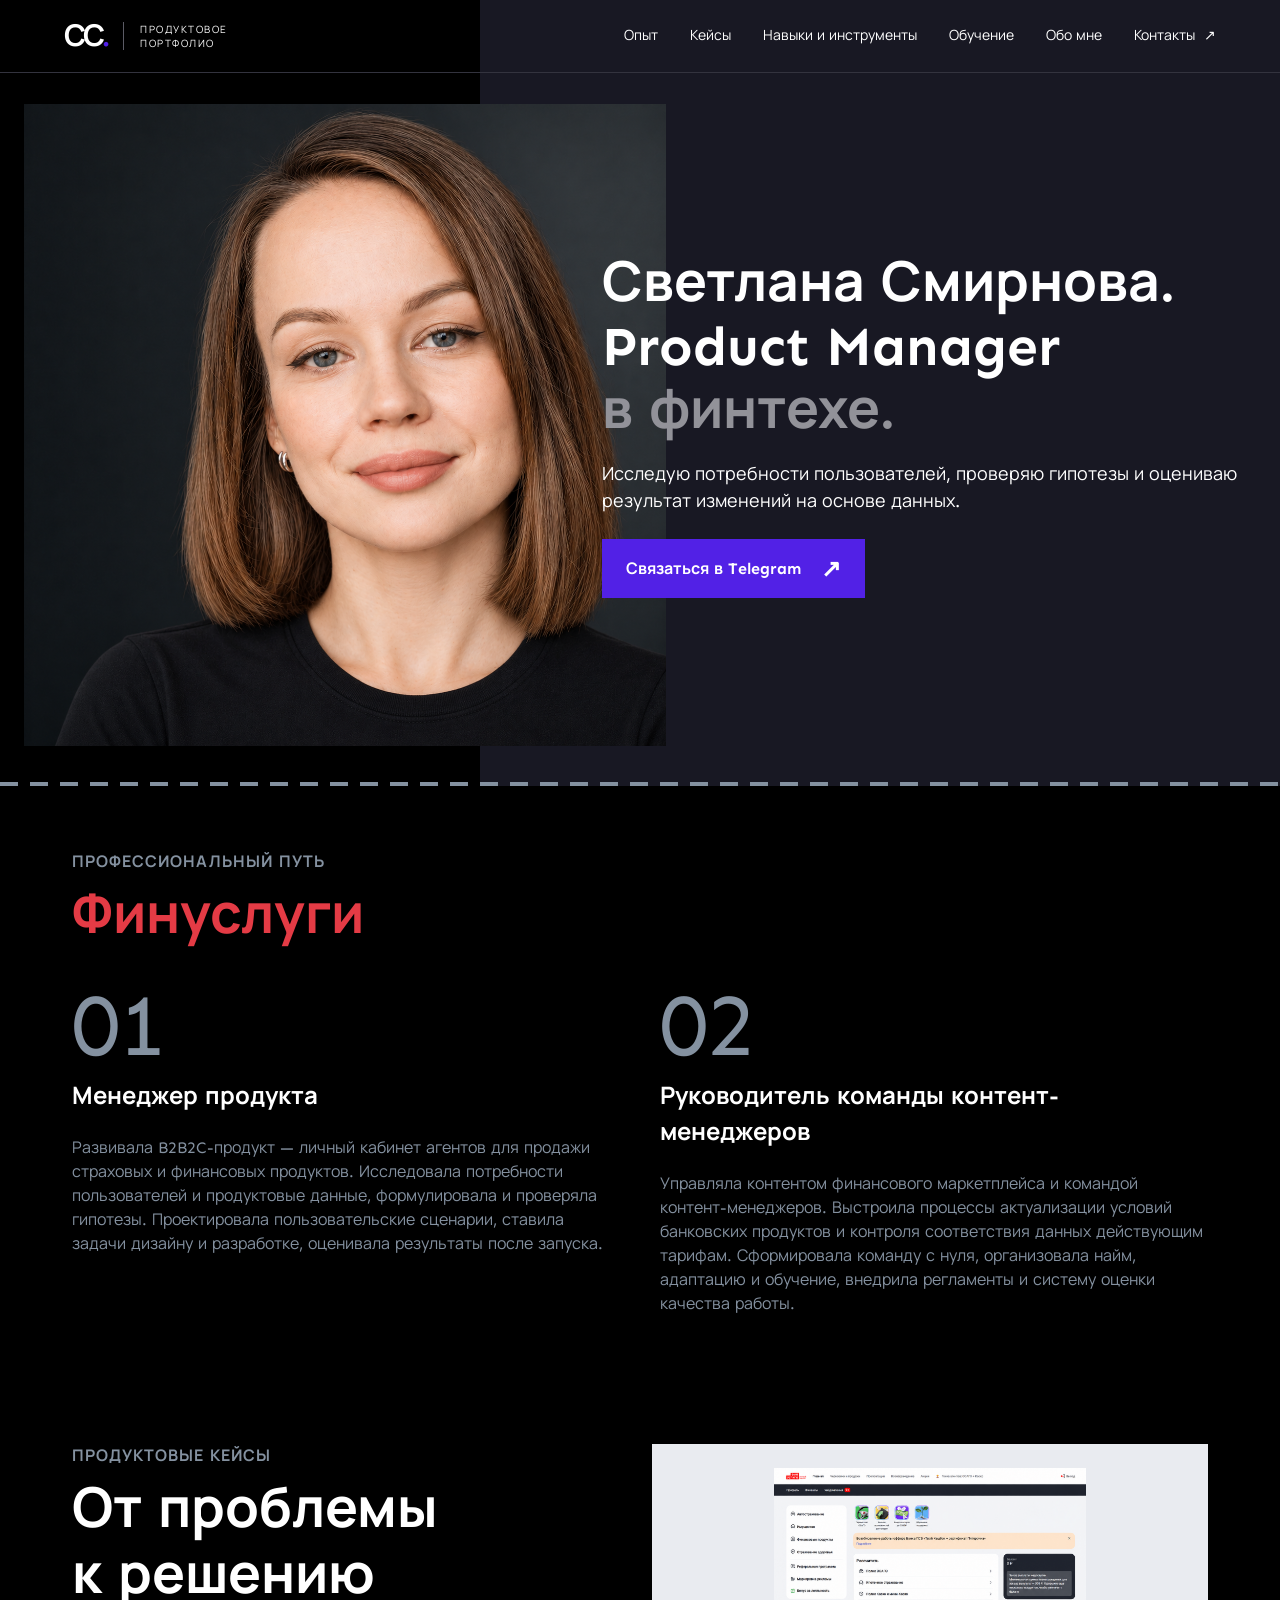
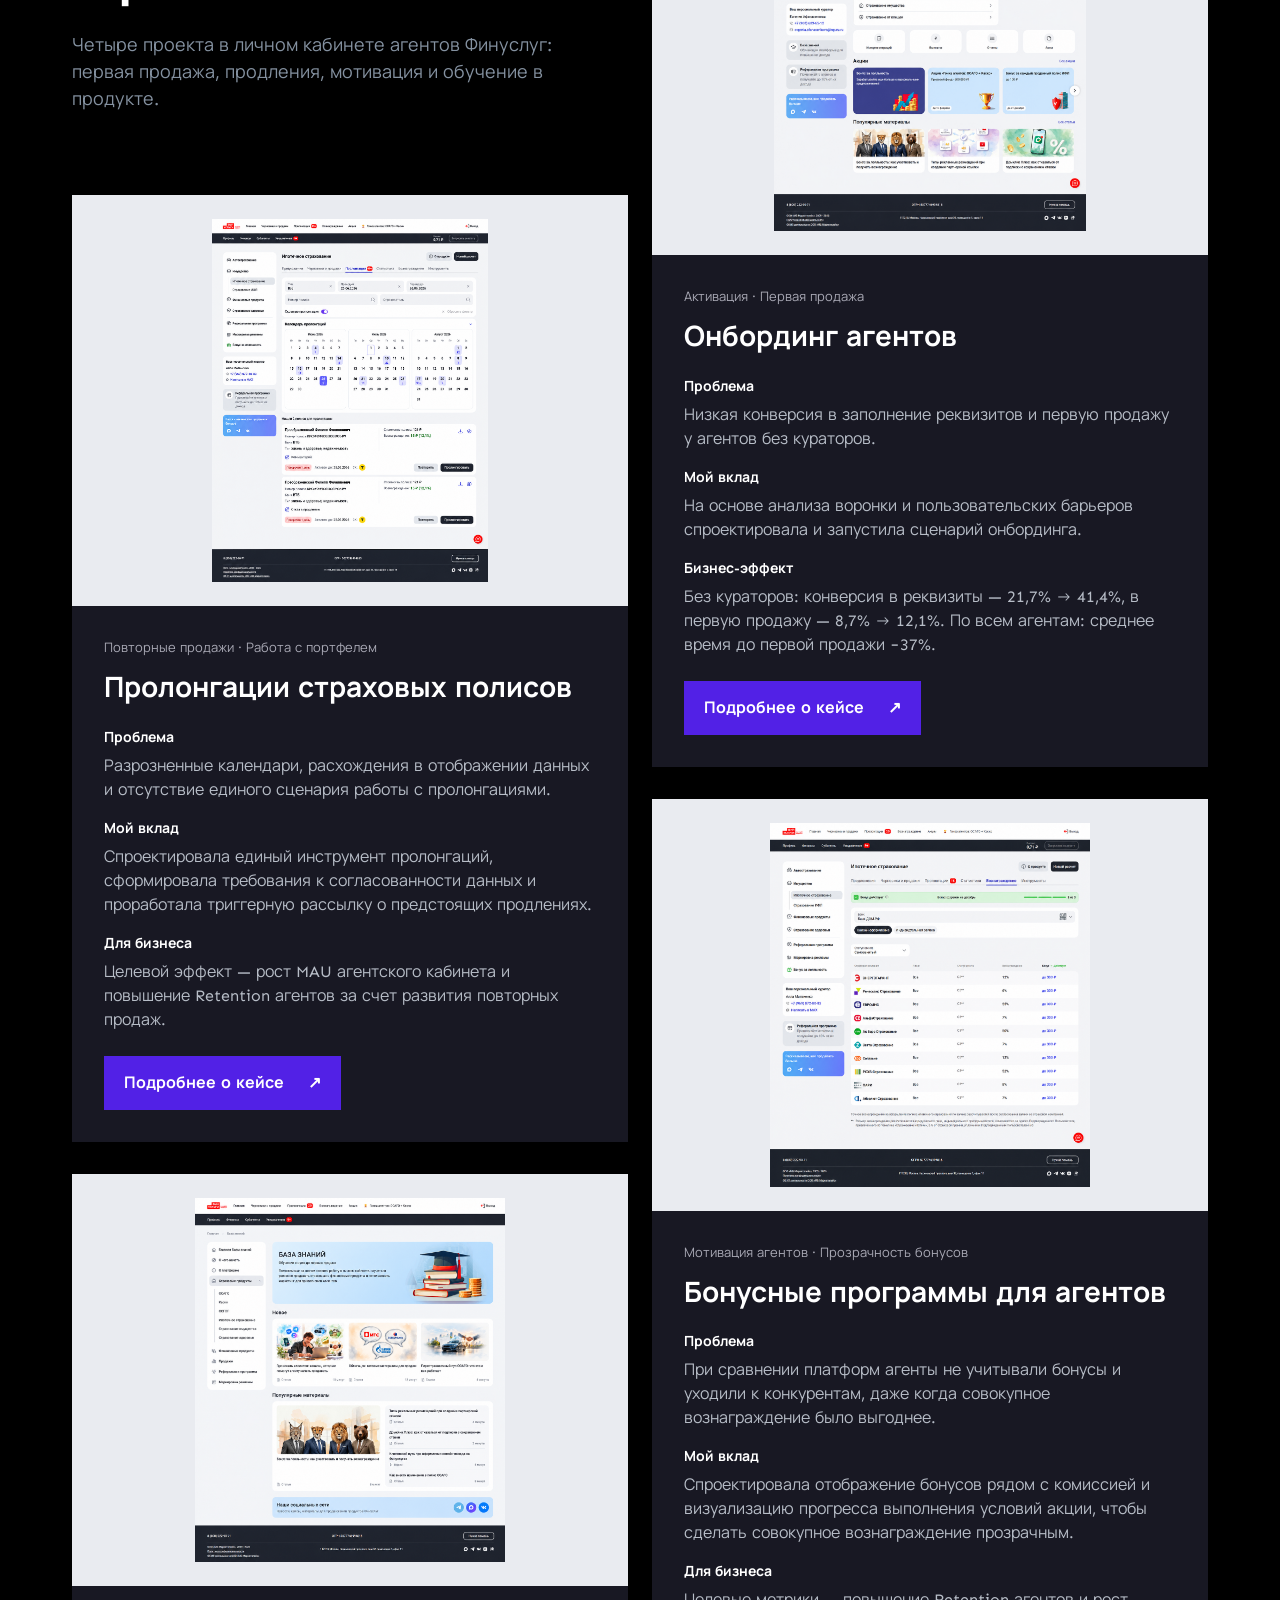
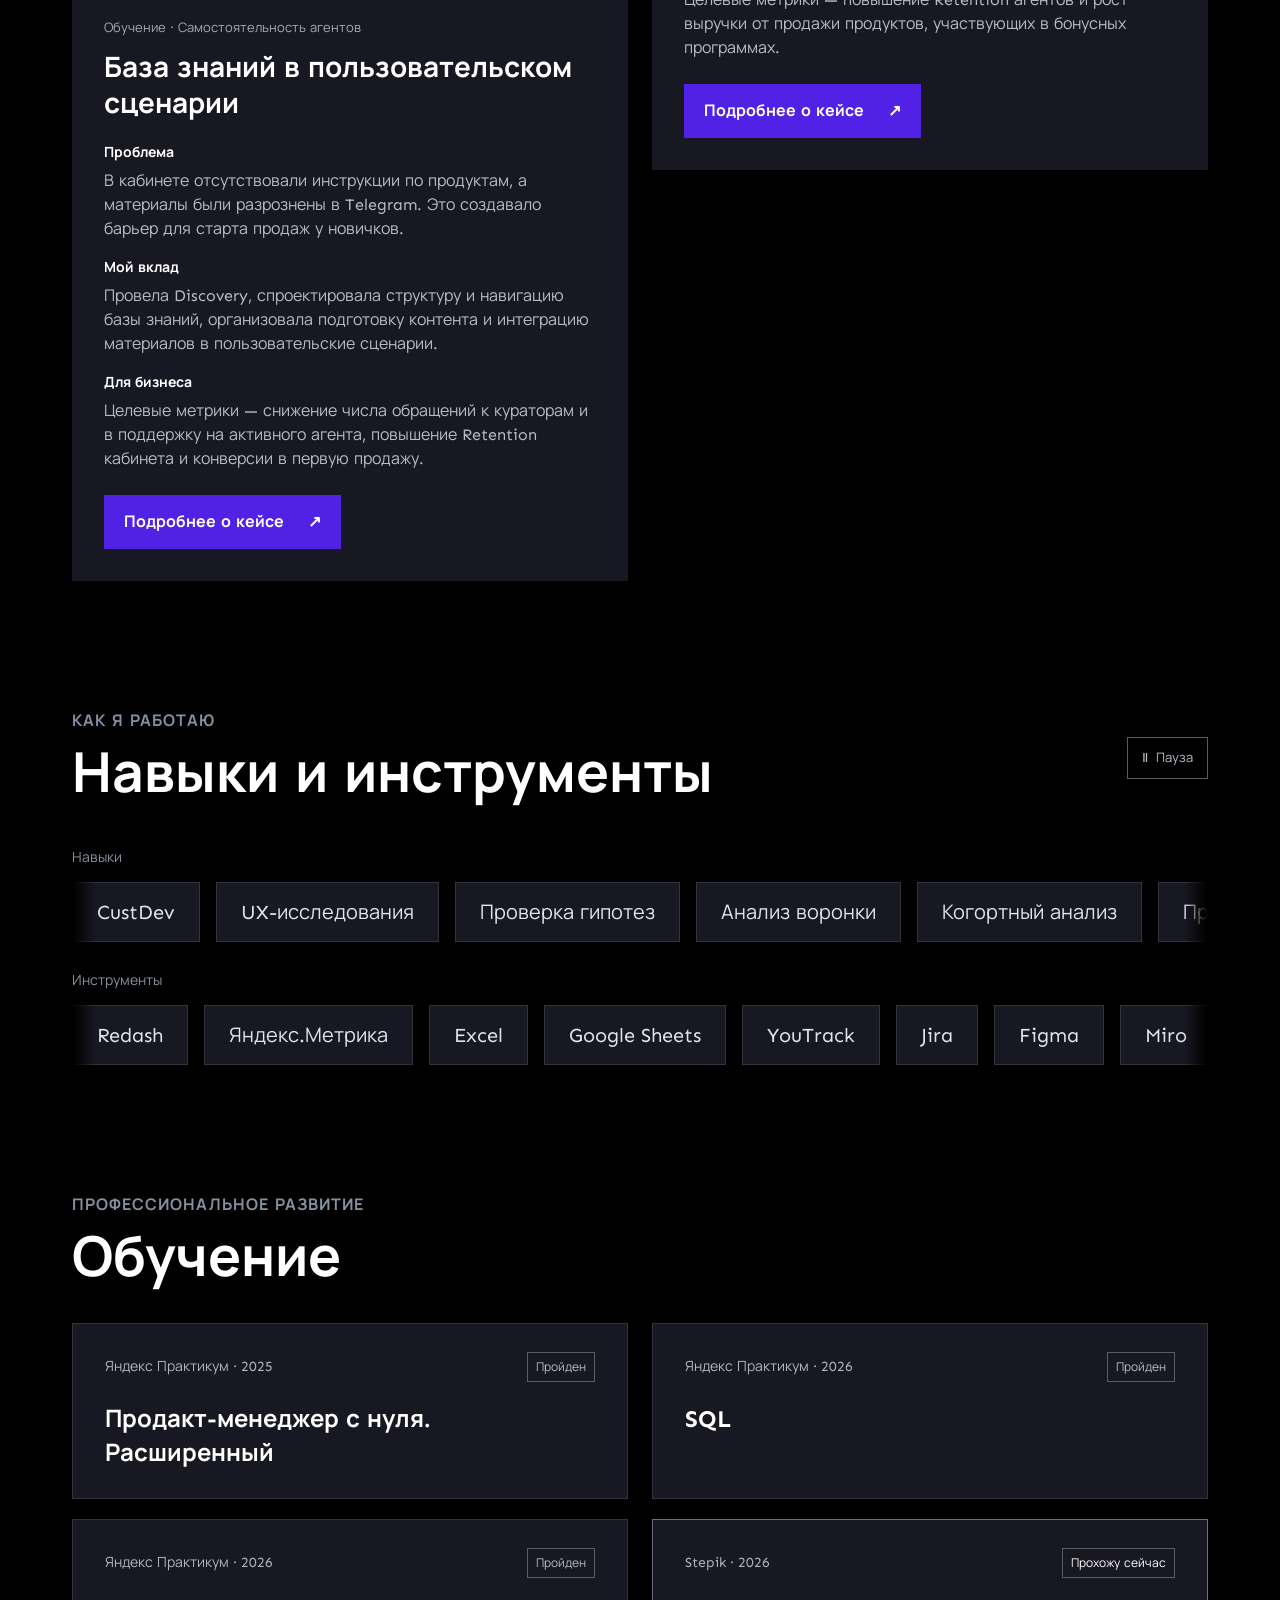
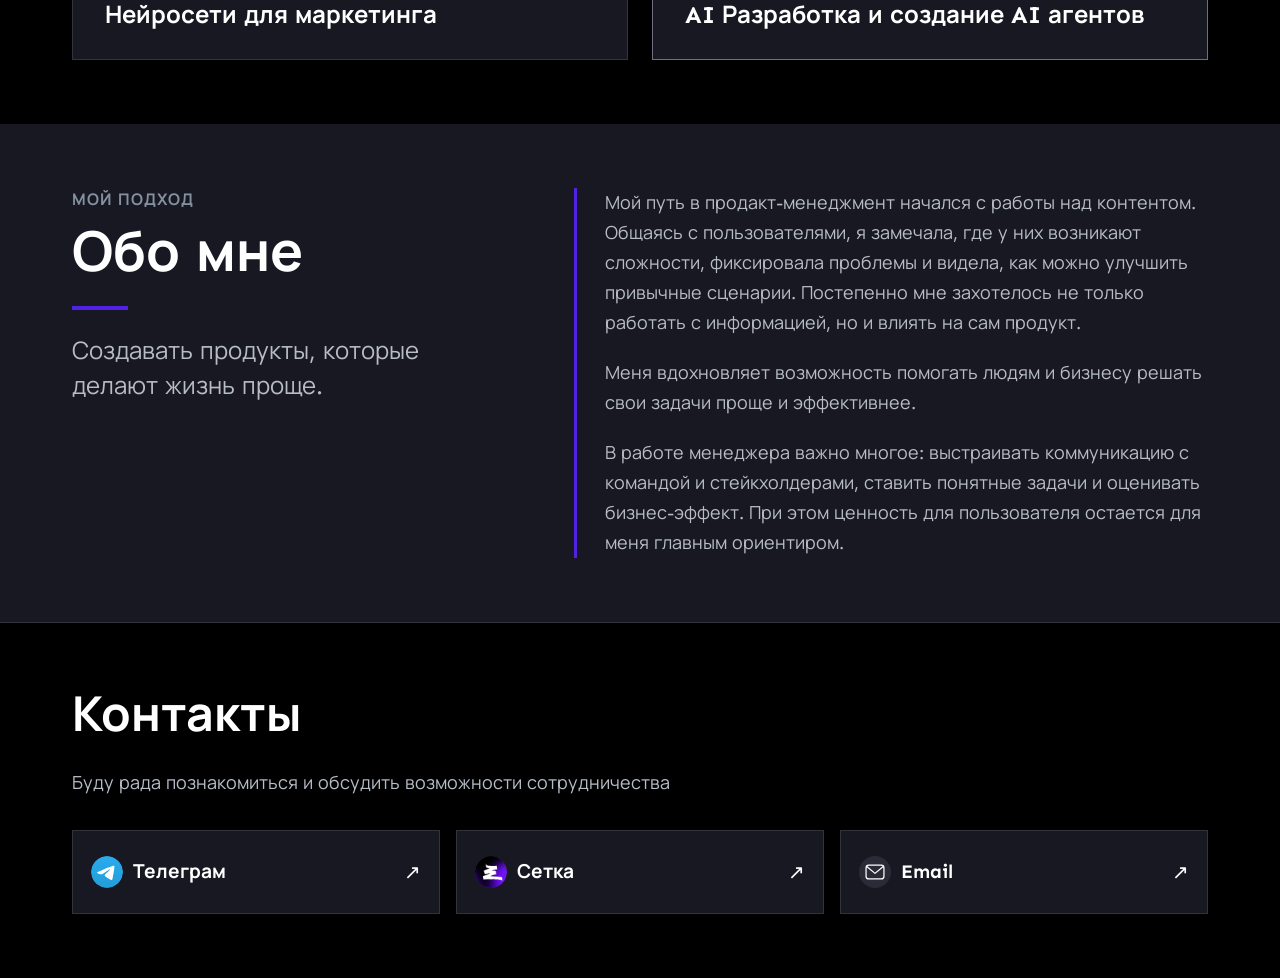
==== commit e44c31c9: "Add files via upload" ====
--- a/index.html
+++ b/index.html
@@ -45,9 +45,19 @@
 .site-header{position:sticky;top:0;z-index:1000;width:100%;max-width:1440px;margin:0 auto;background:linear-gradient(to right,#000 0 37.5%,#181823 37.5% 100%);box-shadow:0 1px 0 #33333e}.site-header .brand{margin-top:18px}#main,#experience,#cases,#skills,#education,#about{scroll-margin-top:calc(var(--navigation-height,72px) + 20px)}@media(max-width:1024px){.site-header{background:#181823}}@media(max-width:700px){.site-header .brand{margin-top:16px}}
 
 .about-section .about-copy{border-left:3px solid #5221e6;padding-left:28px}.about-section h2:after{content:"";display:block;width:56px;height:4px;background:#5221e6;margin-top:20px}@media(max-width:600px){.about-section .about-copy{padding-left:20px}.about-section h2:after{margin-top:16px;width:40px}}
+
+#contacts{scroll-margin-top:calc(var(--navigation-height,72px) + 20px)}.contacts-section{max-width:1440px;margin:auto;padding:64px 72px;background:#000;border-top:1px solid #33333e}.contacts-layout{display:grid;grid-template-columns:minmax(0,1.2fr) minmax(0,1fr);gap:64px;align-items:center}.contacts-section h2{font-size:48px;line-height:1.2;margin:0 0 24px}.contacts-intro{font-size:18px;line-height:29px;color:#b7bdc7;margin:0;max-width:550px}.contacts-links{display:flex;flex-direction:column;gap:16px}.contact-card{display:flex;justify-content:space-between;align-items:center;gap:20px;padding:24px;background:#181823;border:1px solid #33333e}.contact-card:hover{border-color:#5221e6}.contact-card-title{display:block;font-size:22px;line-height:30px;font-weight:700;color:#fff}.contact-card-note{display:block;font-size:14px;line-height:22px;color:#aeb5bf;margin-top:6px}.contact-card-arrow{font-size:28px;line-height:32px;color:#fff}@media(max-width:1024px){.contacts-section{padding-left:40px;padding-right:40px}.contacts-layout{gap:32px}.contacts-section h2{font-size:40px}}@media(max-width:700px){.contacts-layout{grid-template-columns:1fr;gap:28px}}@media(max-width:600px){.contacts-section{padding:40px 20px}.contacts-section h2{font-size:32px;margin-bottom:20px}.contacts-intro{font-size:16px;line-height:26px}.contact-card{padding:20px}.contact-card-title{font-size:20px;line-height:28px}}
+
+.contacts-section h2{margin-bottom:0}.contacts-links{flex-direction:row;flex-wrap:wrap;gap:16px}.contact-card{display:inline-flex;align-items:center;justify-content:flex-start;gap:14px;padding:20px 24px}.contact-logo{display:block;width:32px;height:32px;object-fit:contain;flex-shrink:0}.contact-card-title{font-size:20px;line-height:28px}.contacts-layout{grid-template-columns:minmax(0,1fr) minmax(0,1fr);gap:40px}@media(max-width:700px){.contacts-layout{grid-template-columns:1fr;gap:24px}}@media(max-width:600px){.contacts-links{flex-direction:column;align-items:stretch}.contact-card{padding:18px 20px}.contacts-section h2{margin-bottom:0}}
+
+.contacts-section .contacts-layout{grid-template-columns:minmax(0,1.1fr) minmax(0,1fr);gap:64px;align-items:start}.contacts-section h2{margin-bottom:24px}.contacts-section .contacts-intro{margin:0;font-size:18px;line-height:29px;color:#b7bdc7}.contacts-section .contacts-links{display:grid;grid-template-columns:minmax(0,1fr);gap:16px;min-width:0}.contacts-section .contact-card{display:grid;grid-template-columns:32px minmax(0,1fr) 24px;gap:16px;align-items:center;width:100%;min-height:96px;padding:20px 24px;box-sizing:border-box}.contacts-section .contact-card-label{min-width:0}.contacts-section .contact-card-title{font-size:20px;line-height:28px}.contacts-section .contact-card-note{display:block;margin-top:4px;font-size:13px;line-height:20px;overflow-wrap:anywhere;color:#aeb5bf}.contacts-section .contact-card-arrow{display:block;font-size:24px;line-height:28px;text-align:right;color:#fff}.contact-email-icon{color:#fff}.contact-nav-arrow{margin-left:5px;font-size:14px}@media(max-width:1024px){.contacts-section .contacts-layout{gap:32px}}@media(max-width:700px){.contacts-section .contacts-layout{grid-template-columns:1fr;gap:28px}}@media(max-width:600px){.contacts-section .contact-card{min-height:96px;padding:18px 20px;gap:14px}.contacts-section h2{margin-bottom:20px}.contacts-section .contacts-intro{font-size:16px;line-height:26px}}
+
+.contacts-section .contacts-layout{display:block}.contacts-section .contacts-intro{max-width:760px}.contacts-section .contacts-links{display:grid;grid-template-columns:repeat(3,minmax(0,1fr));gap:16px;margin-top:32px;width:100%}.contacts-section .contact-card{grid-template-columns:32px minmax(0,1fr) 18px;gap:10px;min-height:84px;padding:18px;align-items:center}.contacts-section .contact-card-title{font-size:clamp(15px,1.5vw,20px);line-height:26px;white-space:nowrap}.contact-icon{display:inline-flex;align-items:center;justify-content:center;width:32px;height:32px;flex-shrink:0;border-radius:50%;overflow:hidden;background:#2b2b38}.contact-icon>.contact-logo{width:32px;height:32px;object-fit:cover;border-radius:50%}.contact-icon>.contact-email-icon{width:22px;height:22px;border-radius:0;object-fit:contain}.contacts-section .contact-card-arrow{font-size:20px;line-height:24px}@media(max-width:600px){.contacts-section .contacts-links{grid-template-columns:repeat(3,minmax(0,1fr));gap:10px;margin-top:24px}.contacts-section .contact-card{padding:14px 12px;gap:8px;min-height:80px;grid-template-columns:28px minmax(0,1fr) 14px}.contacts-section .contact-icon{width:28px;height:28px}.contacts-section .contact-icon>.contact-logo{width:28px;height:28px}.contacts-section .contact-icon>.contact-email-icon{width:20px;height:20px}.contacts-section .contact-card-title{font-size:14px;line-height:22px}.contacts-section .contact-card-arrow{font-size:16px;line-height:20px}}@media(max-width:520px){.contacts-section .contact-card{display:flex;flex-direction:column;justify-content:center;gap:10px;position:relative;min-height:108px;padding:20px 6px 14px}.contacts-section .contact-card-arrow{position:absolute;top:8px;right:8px;font-size:14px;line-height:18px}.contacts-section .contact-card-title{font-size:14px;line-height:22px}}
+
+.site-header .contact-top a[href$="#contacts"]:hover{text-decoration:none}.contact-nav-label{display:inline}.site-header .contact-top a[href$="#contacts"]:hover .contact-nav-label{text-decoration:underline;text-underline-offset:5px}.contact-nav-arrow{display:inline-block;text-decoration:none}
 </style>
 </head>
-<body><header class="site-header"><a class="brand" href="#main" aria-label="Светлана Смирнова — на главную"><span class="monogram">СС<span class="dot">.</span></span><span class="brand-label">Продуктовое портфолио</span></a><nav class="contact-top" aria-label="Навигация по разделам"><a href="#experience">Опыт</a><a href="#cases">Кейсы</a><a href="#skills">Навыки и инструменты</a><a href="#education">Обучение</a><a href="#about">Обо мне</a><a href="https://t.me/Sveta_akina" target="_blank" rel="noopener noreferrer">Связаться ↗</a></nav></header>
+<body><header class="site-header"><a class="brand" href="#main" aria-label="Светлана Смирнова — на главную"><span class="monogram">СС<span class="dot">.</span></span><span class="brand-label">Продуктовое портфолио</span></a><nav class="contact-top" aria-label="Навигация по разделам"><a href="#experience">Опыт</a><a href="#cases">Кейсы</a><a href="#skills">Навыки и инструменты</a><a href="#education">Обучение</a><a href="#about">Обо мне</a><a href="#contacts"><span class="contact-nav-label">Контакты</span> <span class="contact-nav-arrow" aria-hidden="true">↗</span></a></nav></header>
 <div class="page">
 
 <main id="main" class="hero">
@@ -75,7 +85,8 @@
 </section>
 <section id="cases" class="cases" aria-labelledby="cases-heading"><div class="cases-grid"><div class="case-column"><div class="cases-intro"><p class="section-label">Продуктовые кейсы</p><h2 id="cases-heading">От проблемы<br>к решению</h2><p>Четыре проекта в личном кабинете агентов Финуслуг: первая продажа, продления, мотивация и обучение в продукте.</p></div><article class="case-card" style="--case-order:2"><a class="case-visual" href="cases/renewals/" aria-label="Подробнее: Пролонгации страховых полисов"><img src="assets/cases/renewals.png" alt="Раздел работы с предстоящими пролонгациями полисов." loading="lazy"></a><div class="case-body"><p class="case-tag">Повторные продажи · Работа с портфелем</p><h3>Пролонгации страховых полисов</h3><dl class="case-summary"><dt>Проблема</dt><dd>Разрозненные календари, расхождения в отображении данных и отсутствие единого сценария работы с пролонгациями.</dd><dt>Мой вклад</dt><dd>Спроектировала единый инструмент пролонгаций, сформировала требования к согласованности данных и проработала триггерную рассылку о предстоящих продлениях.</dd><dt>Для бизнеса</dt><dd>Целевой эффект — рост MAU агентского кабинета и повышение Retention агентов за счет развития повторных продаж.</dd></dl><a class="case-link" href="cases/renewals/">Подробнее о кейсе <span aria-hidden="true">↗</span></a></div></article><article class="case-card" style="--case-order:4"><a class="case-visual" href="cases/knowledge/" aria-label="Подробнее: База знаний в пользовательском сценарии"><img src="assets/cases/knowledge-preview.png" alt="База знаний агентов Финуслуг: тематическая навигация, новые статьи и популярные материалы." loading="lazy"></a><div class="case-body"><p class="case-tag">Обучение · Самостоятельность агентов</p><h3>База знаний в пользовательском сценарии</h3><dl class="case-summary"><dt>Проблема</dt><dd>В кабинете отсутствовали инструкции по продуктам, а материалы были разрознены в Telegram. Это создавало барьер для старта продаж у новичков.</dd><dt>Мой вклад</dt><dd>Провела Discovery, спроектировала структуру и навигацию базы знаний, организовала подготовку контента и интеграцию материалов в пользовательские сценарии.</dd><dt>Для бизнеса</dt><dd>Целевые метрики — снижение числа обращений к кураторам и в поддержку на активного агента, повышение Retention кабинета и конверсии в первую продажу.</dd></dl><a class="case-link" href="cases/knowledge/">Подробнее о кейсе <span aria-hidden="true">↗</span></a></div></article></div><div class="case-column"><article class="case-card" style="--case-order:1"><a class="case-visual" href="cases/onboarding/" aria-label="Подробнее: Онбординг агентов"><img src="assets/cases/onboarding.png" alt="Главная страница кабинета с элементами онбординга." loading="lazy"></a><div class="case-body"><p class="case-tag">Активация · Первая продажа</p><h3>Онбординг агентов</h3><dl class="case-summary"><dt>Проблема</dt><dd>Низкая конверсия в заполнение реквизитов и первую продажу у агентов без кураторов.</dd><dt>Мой вклад</dt><dd>На основе анализа воронки и пользовательских барьеров спроектировала и запустила сценарий онбординга.</dd><dt>Бизнес-эффект</dt><dd>Без кураторов: конверсия в реквизиты — 21,7% → 41,4%, в первую продажу — 8,7% → 12,1%. По всем агентам: среднее время до первой продажи −37%.</dd></dl><a class="case-link" href="cases/onboarding/">Подробнее о кейсе <span aria-hidden="true">↗</span></a></div></article><article class="case-card" style="--case-order:3"><a class="case-visual" href="cases/rewards/" aria-label="Подробнее: Бонусные программы для агентов"><img src="assets/cases/rewards.png" alt="Обновлённый интерфейс бонусов и прогресса участия в акциях." loading="lazy"></a><div class="case-body"><p class="case-tag">Мотивация агентов · Прозрачность бонусов</p><h3>Бонусные программы для агентов</h3><dl class="case-summary"><dt>Проблема</dt><dd>При сравнении платформ агенты не учитывали бонусы и уходили к конкурентам, даже когда совокупное вознаграждение было выгоднее.</dd><dt>Мой вклад</dt><dd>Спроектировала отображение бонусов рядом с комиссией и визуализацию прогресса выполнения условий акции, чтобы сделать совокупное вознаграждение прозрачным.</dd><dt>Для бизнеса</dt><dd>Целевые метрики — повышение Retention агентов и рост выручки от продажи продуктов, участвующих в бонусных программах.</dd></dl><a class="case-link" href="cases/rewards/">Подробнее о кейсе <span aria-hidden="true">↗</span></a></div></article></div></div></section><section id="skills" class="skills-section" aria-labelledby="skills-heading"><div class="skills-heading-row"><div><p class="section-label">Как я работаю</p><h2 id="skills-heading">Навыки и инструменты</h2></div><button class="marquee-toggle" type="button" aria-pressed="false" aria-label="Приостановить движение строк"><span aria-hidden="true">Ⅱ</span> <span class="toggle-text">Пауза</span></button></div><div class="skills-row"><h3>Навыки</h3><div class="marquee-window"><div class="marquee-track"><ul class="marquee-group" aria-label="Навыки"><li>CustDev</li><li>UX-исследования</li><li>Проверка гипотез</li><li>Анализ воронки</li><li>Когортный анализ</li><li>Продуктовые метрики</li><li>CJM</li><li>JTBD</li><li>Приоритизация бэклога</li><li>Roadmap</li><li>Управление разработкой</li></ul><ul class="marquee-group" aria-hidden="true"><li>CustDev</li><li>UX-исследования</li><li>Проверка гипотез</li><li>Анализ воронки</li><li>Когортный анализ</li><li>Продуктовые метрики</li><li>CJM</li><li>JTBD</li><li>Приоритизация бэклога</li><li>Roadmap</li><li>Управление разработкой</li></ul></div></div></div><div class="skills-row"><h3>Инструменты</h3><div class="marquee-window"><div class="marquee-track reverse"><ul class="marquee-group" aria-label="Инструменты"><li>Redash</li><li>Яндекс.Метрика</li><li>Excel</li><li>Google Sheets</li><li>YouTrack</li><li>Jira</li><li>Figma</li><li>Miro</li><li aria-hidden="true">Redash</li><li aria-hidden="true">Яндекс.Метрика</li><li aria-hidden="true">Excel</li><li aria-hidden="true">Google Sheets</li><li aria-hidden="true">YouTrack</li><li aria-hidden="true">Jira</li><li aria-hidden="true">Figma</li><li aria-hidden="true">Miro</li></ul><ul class="marquee-group" aria-hidden="true"><li>Redash</li><li>Яндекс.Метрика</li><li>Excel</li><li>Google Sheets</li><li>YouTrack</li><li>Jira</li><li>Figma</li><li>Miro</li><li>Redash</li><li>Яндекс.Метрика</li><li>Excel</li><li>Google Sheets</li><li>YouTrack</li><li>Jira</li><li>Figma</li><li>Miro</li></ul></div></div></div></section><script>
 (()=>{const section=document.getElementById('skills');const button=section.querySelector('.marquee-toggle');button.addEventListener('click',()=>{const paused=section.classList.toggle('is-paused');button.setAttribute('aria-pressed',String(paused));button.setAttribute('aria-label',paused?'Продолжить движение строк':'Приостановить движение строк');button.querySelector('.toggle-text').textContent=paused?'Продолжить':'Пауза';button.firstElementChild.textContent=paused?'▶':'Ⅱ';});})();
-</script><section id="education" class="education-section" aria-labelledby="education-heading"><p class="section-label">Профессиональное развитие</p><h2 id="education-heading">Обучение</h2><div class="education-grid"><article class="education-card"><div class="education-meta"><p class="education-provider">Яндекс Практикум · 2025</p><span class="education-status">Пройден</span></div><h3>Продакт-менеджер с нуля. Расширенный</h3></article><article class="education-card"><div class="education-meta"><p class="education-provider">Яндекс Практикум · 2026</p><span class="education-status">Пройден</span></div><h3>SQL</h3></article><article class="education-card"><div class="education-meta"><p class="education-provider">Яндекс Практикум · 2026</p><span class="education-status">Пройден</span></div><h3>Нейросети для маркетинга</h3></article><article class="education-card is-current"><div class="education-meta"><p class="education-provider">Stepik · 2026</p><span class="education-status current">Прохожу сейчас</span></div><h3>AI Разработка и создание AI агентов</h3></article></div></section><section id="about" class="about-section" aria-labelledby="about-heading"><div class="about-layout"><div><p class="section-label">Мой подход</p><h2 id="about-heading">Обо мне</h2><p class="about-caption">Создавать продукты, которые делают жизнь проще.</p></div><div class="about-copy"><p>Мой путь в продакт-менеджмент начался с работы над контентом. Общаясь с пользователями, я замечала, где у них возникают сложности, фиксировала проблемы и видела, как можно улучшить привычные сценарии. Постепенно мне захотелось не только работать с информацией, но и влиять на сам продукт.</p><p>Меня вдохновляет возможность помогать людям и бизнесу решать свои задачи проще и эффективнее.</p><p>В работе менеджера важно многое: выстраивать коммуникацию с командой и стейкхолдерами, ставить понятные задачи и оценивать бизнес-эффект. При этом ценность для пользователя остается для меня главным ориентиром.</p></div></div></section><script>
+</script><section id="education" class="education-section" aria-labelledby="education-heading"><p class="section-label">Профессиональное развитие</p><h2 id="education-heading">Обучение</h2><div class="education-grid"><article class="education-card"><div class="education-meta"><p class="education-provider">Яндекс Практикум · 2025</p><span class="education-status">Пройден</span></div><h3>Продакт-менеджер с нуля. Расширенный</h3></article><article class="education-card"><div class="education-meta"><p class="education-provider">Яндекс Практикум · 2026</p><span class="education-status">Пройден</span></div><h3>SQL</h3></article><article class="education-card"><div class="education-meta"><p class="education-provider">Яндекс Практикум · 2026</p><span class="education-status">Пройден</span></div><h3>Нейросети для маркетинга</h3></article><article class="education-card is-current"><div class="education-meta"><p class="education-provider">Stepik · 2026</p><span class="education-status current">Прохожу сейчас</span></div><h3>AI Разработка и создание AI агентов</h3></article></div></section><section id="about" class="about-section" aria-labelledby="about-heading"><div class="about-layout"><div><p class="section-label">Мой подход</p><h2 id="about-heading">Обо мне</h2><p class="about-caption">Создавать продукты, которые делают жизнь проще.</p></div><div class="about-copy"><p>Мой путь в продакт-менеджмент начался с работы над контентом. Общаясь с пользователями, я замечала, где у них возникают сложности, фиксировала проблемы и видела, как можно улучшить привычные сценарии. Постепенно мне захотелось не только работать с информацией, но и влиять на сам продукт.</p><p>Меня вдохновляет возможность помогать людям и бизнесу решать свои задачи проще и эффективнее.</p><p>В работе менеджера важно многое: выстраивать коммуникацию с командой и стейкхолдерами, ставить понятные задачи и оценивать бизнес-эффект. При этом ценность для пользователя остается для меня главным ориентиром.</p></div></div></section><section id="contacts" class="contacts-section" aria-labelledby="contacts-heading"><div class="contacts-layout"><div><h2 id="contacts-heading">Контакты</h2><p class="contacts-intro">Буду рада познакомиться и обсудить возможности сотрудничества</p></div><div class="contacts-links"><a class="contact-card" href="https://t.me/Sveta_akina" target="_blank" rel="noopener noreferrer"><span class="contact-icon" aria-hidden="true"><img class="contact-logo" src="assets/telegram.svg" width="32" height="32" alt="" aria-hidden="true"></span><span class="contact-card-title">Телеграм</span><span class="contact-card-arrow" aria-hidden="true">↗</span></a><a class="contact-card" href="https://set.ki/account/gmbjuVG" target="_blank" rel="noopener noreferrer"><span class="contact-icon" aria-hidden="true"><img class="contact-logo" src="assets/setka.png" width="32" height="32" alt="" aria-hidden="true"></span><span class="contact-card-title">Сетка</span><span class="contact-card-arrow" aria-hidden="true">↗</span></a><a class="contact-card" href="mailto:svetlana-business2015@ya.ru"><span class="contact-icon" aria-hidden="true"><svg class="contact-logo contact-email-icon" width="32" height="32" viewBox="0 0 32 32" fill="none" aria-hidden="true" xmlns="http://www.w3.org/2000/svg"><rect x="3" y="6" width="26" height="20" rx="4" stroke="currentColor" stroke-width="1.8"/><path d="M4 8L16 18L28 8" stroke="currentColor" stroke-width="1.8" stroke-linecap="round" stroke-linejoin="round"/></svg></span><span class="contact-card-label"><span class="contact-card-title">Email</span></span><span class="contact-card-arrow" aria-hidden="true">↗</span></a></div></div></section><script>
 (()=>{const header=document.querySelector('.site-header');if(!header)return;const update=()=>document.documentElement.style.setProperty('--navigation-height',header.getBoundingClientRect().height+'px');update();if('ResizeObserver' in window){new ResizeObserver(update).observe(header);}else{window.addEventListener('resize',update);}})();
 </script></body>
 </html>
+
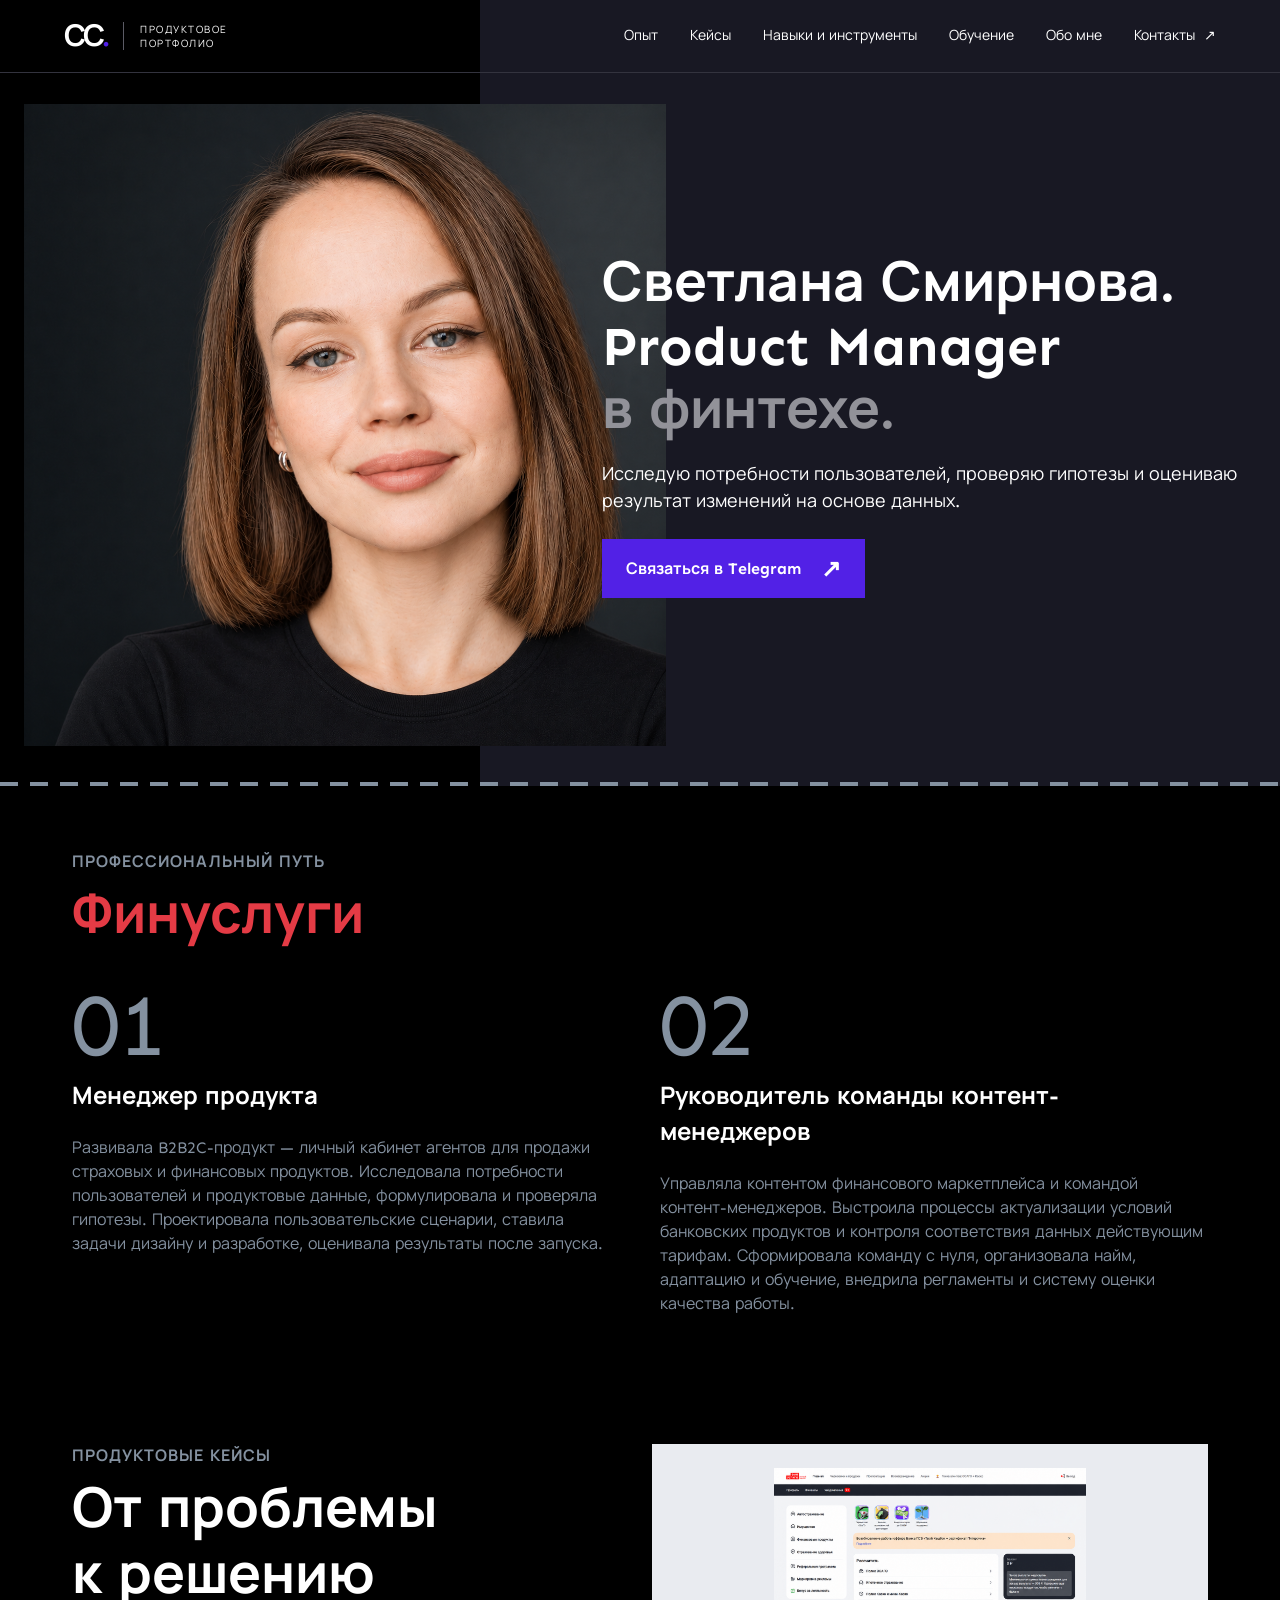
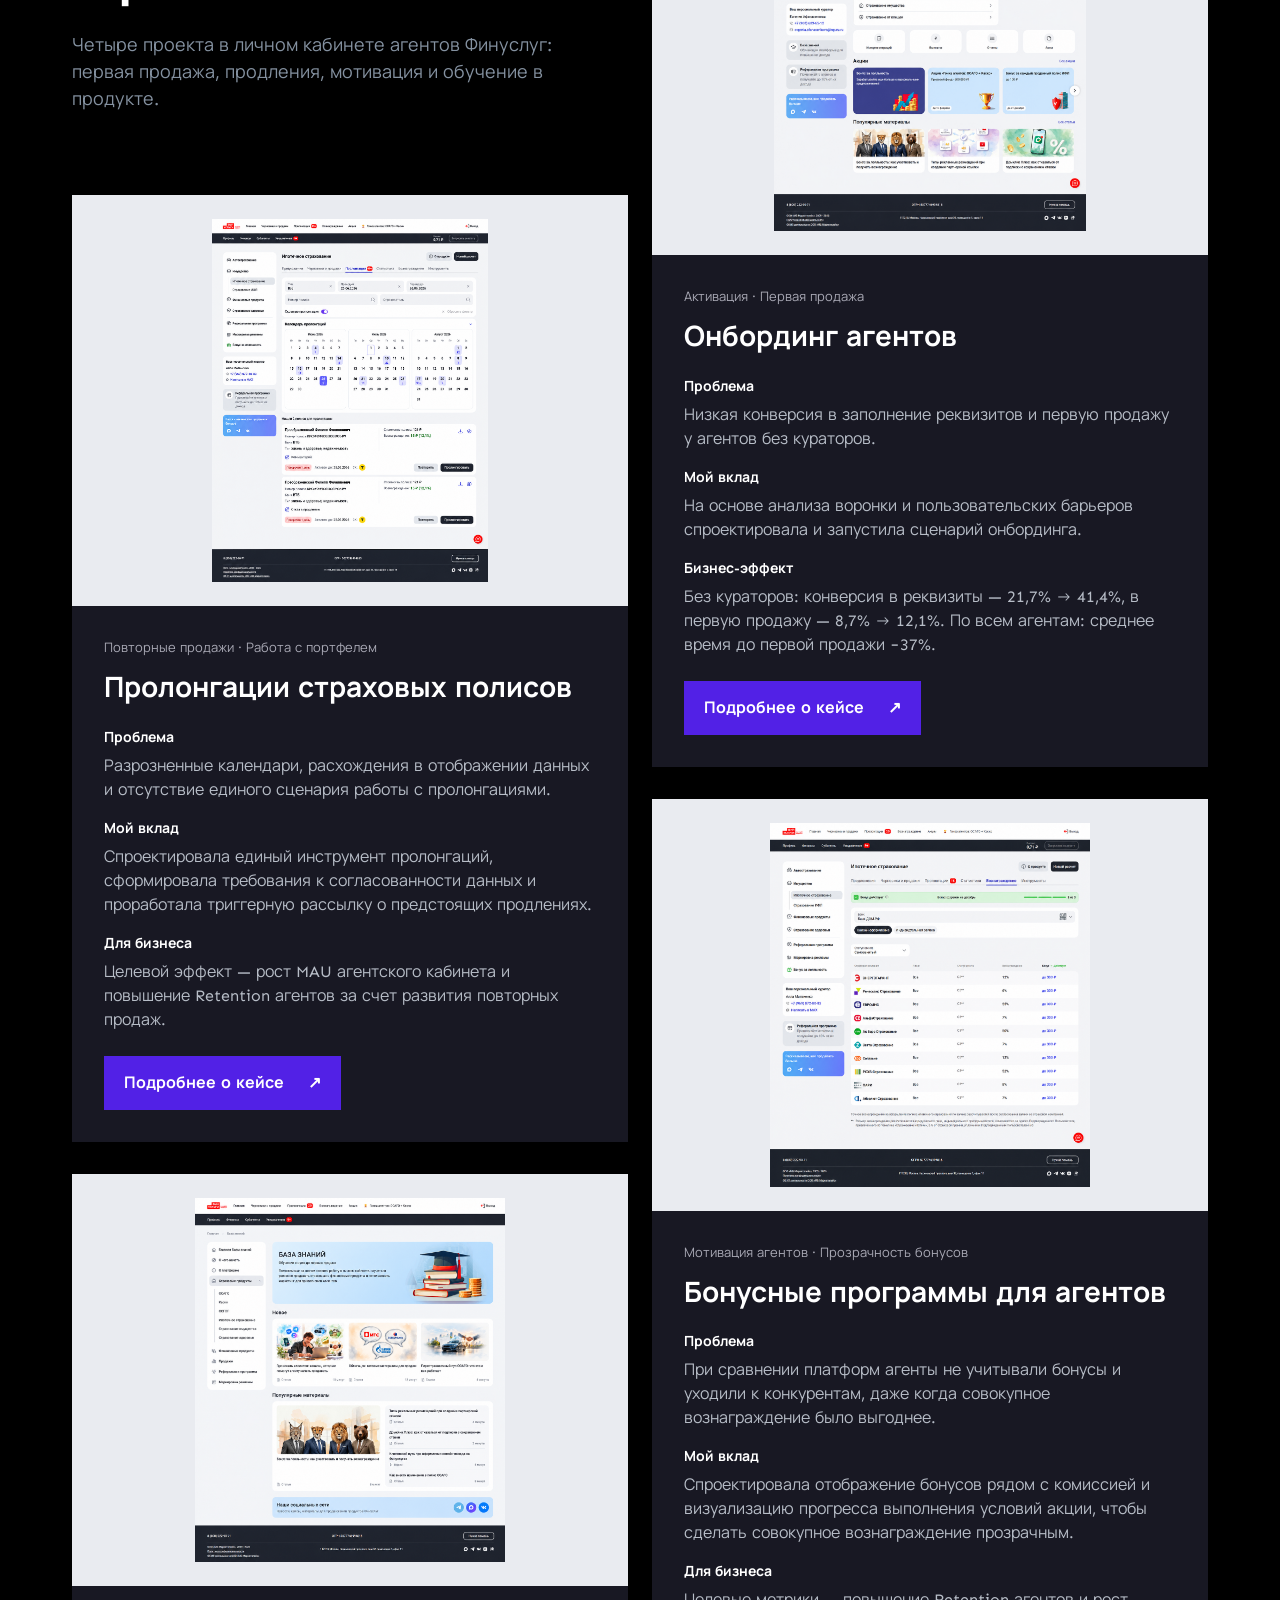
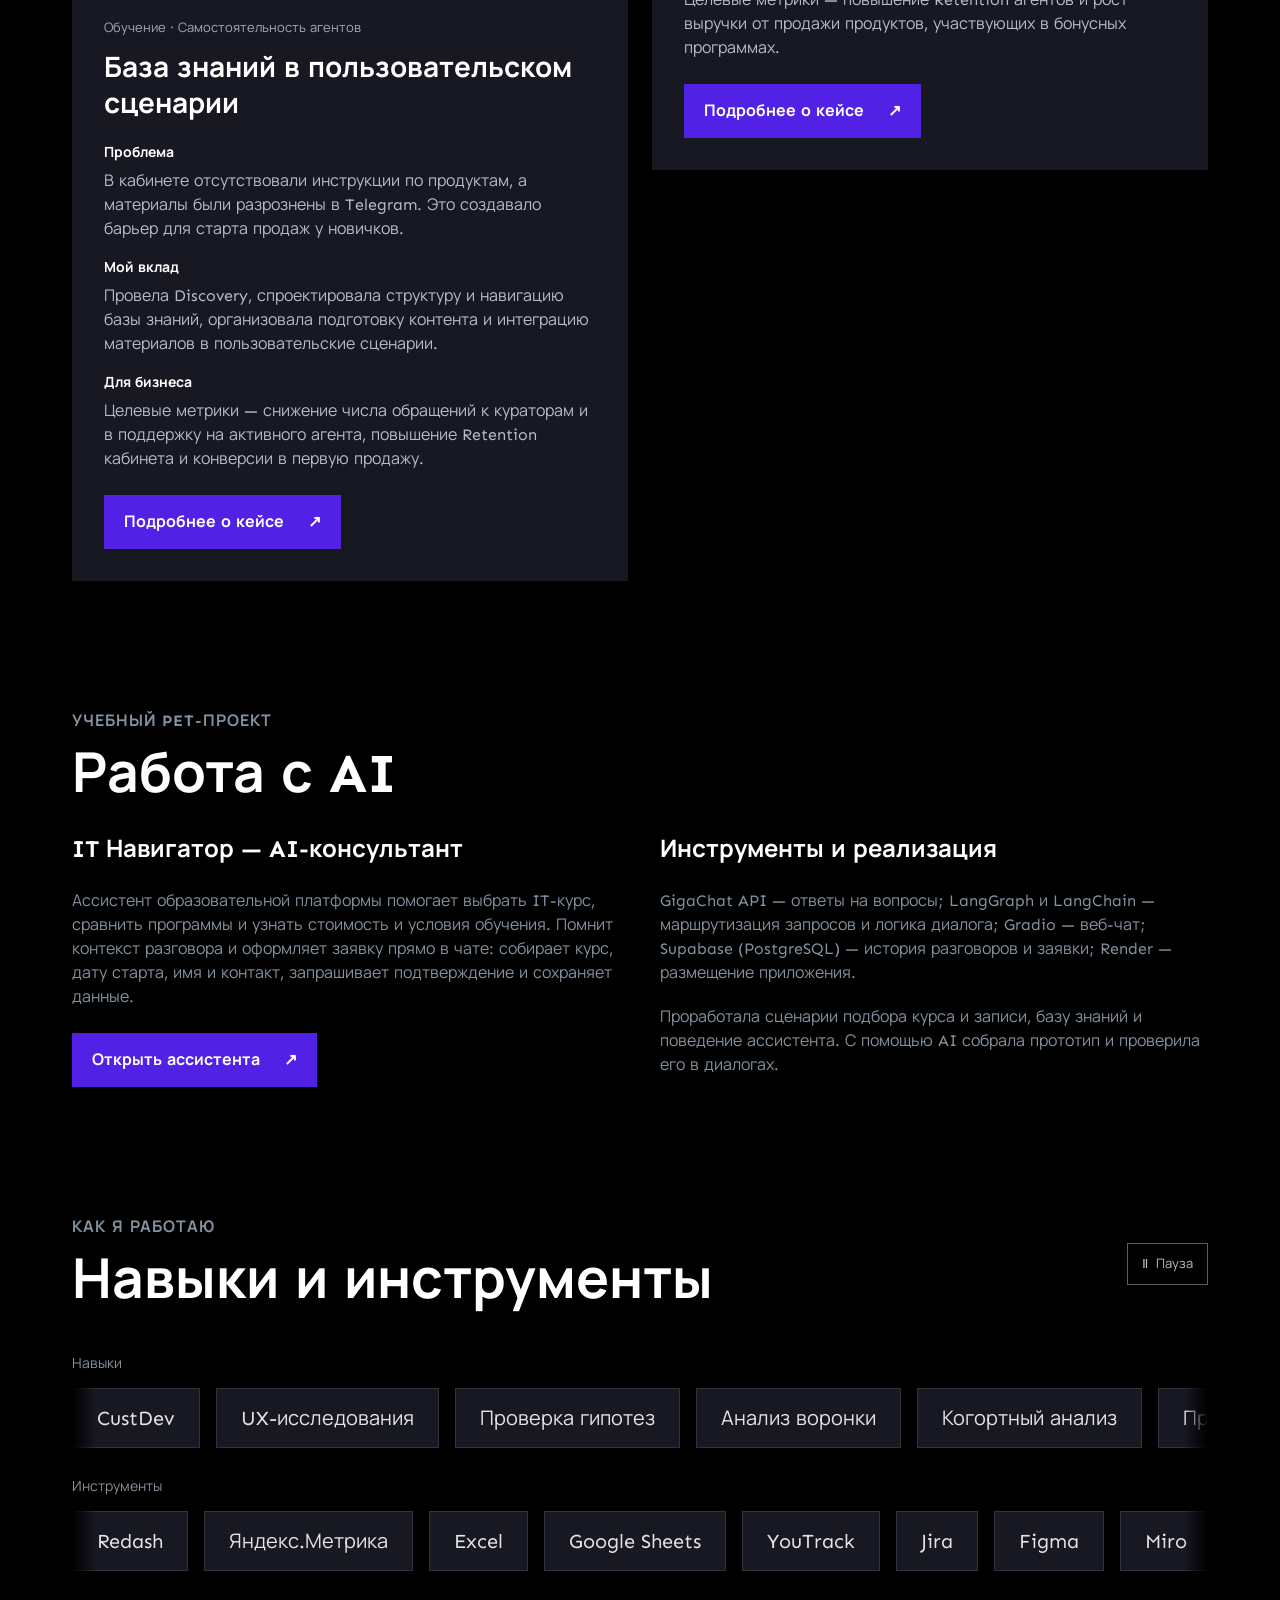
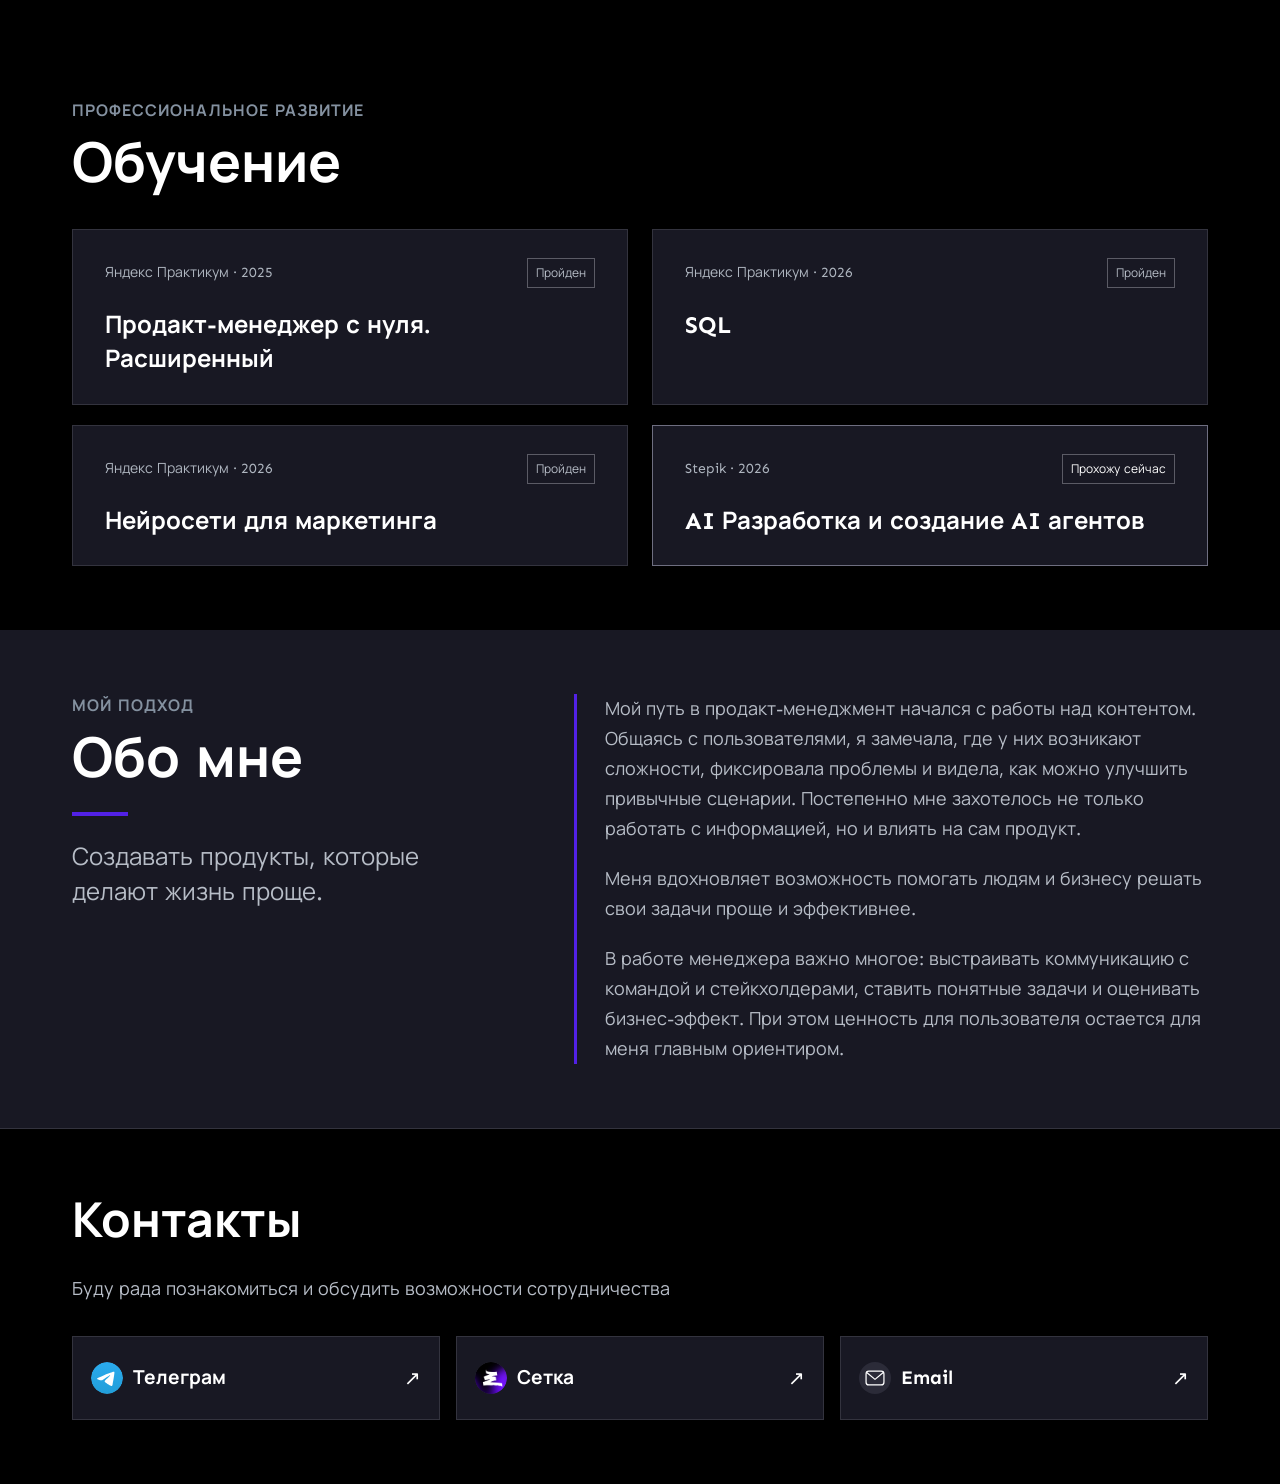
==== commit 456765e2: "Add IT Navigator AI assistant project to portfolio" ====
--- a/index.html
+++ b/index.html
@@ -55,6 +55,8 @@
 .contacts-section .contacts-layout{display:block}.contacts-section .contacts-intro{max-width:760px}.contacts-section .contacts-links{display:grid;grid-template-columns:repeat(3,minmax(0,1fr));gap:16px;margin-top:32px;width:100%}.contacts-section .contact-card{grid-template-columns:32px minmax(0,1fr) 18px;gap:10px;min-height:84px;padding:18px;align-items:center}.contacts-section .contact-card-title{font-size:clamp(15px,1.5vw,20px);line-height:26px;white-space:nowrap}.contact-icon{display:inline-flex;align-items:center;justify-content:center;width:32px;height:32px;flex-shrink:0;border-radius:50%;overflow:hidden;background:#2b2b38}.contact-icon>.contact-logo{width:32px;height:32px;object-fit:cover;border-radius:50%}.contact-icon>.contact-email-icon{width:22px;height:22px;border-radius:0;object-fit:contain}.contacts-section .contact-card-arrow{font-size:20px;line-height:24px}@media(max-width:600px){.contacts-section .contacts-links{grid-template-columns:repeat(3,minmax(0,1fr));gap:10px;margin-top:24px}.contacts-section .contact-card{padding:14px 12px;gap:8px;min-height:80px;grid-template-columns:28px minmax(0,1fr) 14px}.contacts-section .contact-icon{width:28px;height:28px}.contacts-section .contact-icon>.contact-logo{width:28px;height:28px}.contacts-section .contact-icon>.contact-email-icon{width:20px;height:20px}.contacts-section .contact-card-title{font-size:14px;line-height:22px}.contacts-section .contact-card-arrow{font-size:16px;line-height:20px}}@media(max-width:520px){.contacts-section .contact-card{display:flex;flex-direction:column;justify-content:center;gap:10px;position:relative;min-height:108px;padding:20px 6px 14px}.contacts-section .contact-card-arrow{position:absolute;top:8px;right:8px;font-size:14px;line-height:18px}.contacts-section .contact-card-title{font-size:14px;line-height:22px}}
 
 .site-header .contact-top a[href$="#contacts"]:hover{text-decoration:none}.contact-nav-label{display:inline}.site-header .contact-top a[href$="#contacts"]:hover .contact-nav-label{text-decoration:underline;text-underline-offset:5px}.contact-nav-arrow{display:inline-block;text-decoration:none}
+
+#ai{scroll-margin-top:calc(var(--navigation-height,72px) + 20px)}.ai-section .ai-contribution{margin-top:20px}
 </style>
 </head>
 <body><header class="site-header"><a class="brand" href="#main" aria-label="Светлана Смирнова — на главную"><span class="monogram">СС<span class="dot">.</span></span><span class="brand-label">Продуктовое портфолио</span></a><nav class="contact-top" aria-label="Навигация по разделам"><a href="#experience">Опыт</a><a href="#cases">Кейсы</a><a href="#skills">Навыки и инструменты</a><a href="#education">Обучение</a><a href="#about">Обо мне</a><a href="#contacts"><span class="contact-nav-label">Контакты</span> <span class="contact-nav-arrow" aria-hidden="true">↗</span></a></nav></header>
@@ -83,10 +85,24 @@
 </article>
 </div>
 </section>
-<section id="cases" class="cases" aria-labelledby="cases-heading"><div class="cases-grid"><div class="case-column"><div class="cases-intro"><p class="section-label">Продуктовые кейсы</p><h2 id="cases-heading">От проблемы<br>к решению</h2><p>Четыре проекта в личном кабинете агентов Финуслуг: первая продажа, продления, мотивация и обучение в продукте.</p></div><article class="case-card" style="--case-order:2"><a class="case-visual" href="cases/renewals/" aria-label="Подробнее: Пролонгации страховых полисов"><img src="assets/cases/renewals.png" alt="Раздел работы с предстоящими пролонгациями полисов." loading="lazy"></a><div class="case-body"><p class="case-tag">Повторные продажи · Работа с портфелем</p><h3>Пролонгации страховых полисов</h3><dl class="case-summary"><dt>Проблема</dt><dd>Разрозненные календари, расхождения в отображении данных и отсутствие единого сценария работы с пролонгациями.</dd><dt>Мой вклад</dt><dd>Спроектировала единый инструмент пролонгаций, сформировала требования к согласованности данных и проработала триггерную рассылку о предстоящих продлениях.</dd><dt>Для бизнеса</dt><dd>Целевой эффект — рост MAU агентского кабинета и повышение Retention агентов за счет развития повторных продаж.</dd></dl><a class="case-link" href="cases/renewals/">Подробнее о кейсе <span aria-hidden="true">↗</span></a></div></article><article class="case-card" style="--case-order:4"><a class="case-visual" href="cases/knowledge/" aria-label="Подробнее: База знаний в пользовательском сценарии"><img src="assets/cases/knowledge-preview.png" alt="База знаний агентов Финуслуг: тематическая навигация, новые статьи и популярные материалы." loading="lazy"></a><div class="case-body"><p class="case-tag">Обучение · Самостоятельность агентов</p><h3>База знаний в пользовательском сценарии</h3><dl class="case-summary"><dt>Проблема</dt><dd>В кабинете отсутствовали инструкции по продуктам, а материалы были разрознены в Telegram. Это создавало барьер для старта продаж у новичков.</dd><dt>Мой вклад</dt><dd>Провела Discovery, спроектировала структуру и навигацию базы знаний, организовала подготовку контента и интеграцию материалов в пользовательские сценарии.</dd><dt>Для бизнеса</dt><dd>Целевые метрики — снижение числа обращений к кураторам и в поддержку на активного агента, повышение Retention кабинета и конверсии в первую продажу.</dd></dl><a class="case-link" href="cases/knowledge/">Подробнее о кейсе <span aria-hidden="true">↗</span></a></div></article></div><div class="case-column"><article class="case-card" style="--case-order:1"><a class="case-visual" href="cases/onboarding/" aria-label="Подробнее: Онбординг агентов"><img src="assets/cases/onboarding.png" alt="Главная страница кабинета с элементами онбординга." loading="lazy"></a><div class="case-body"><p class="case-tag">Активация · Первая продажа</p><h3>Онбординг агентов</h3><dl class="case-summary"><dt>Проблема</dt><dd>Низкая конверсия в заполнение реквизитов и первую продажу у агентов без кураторов.</dd><dt>Мой вклад</dt><dd>На основе анализа воронки и пользовательских барьеров спроектировала и запустила сценарий онбординга.</dd><dt>Бизнес-эффект</dt><dd>Без кураторов: конверсия в реквизиты — 21,7% → 41,4%, в первую продажу — 8,7% → 12,1%. По всем агентам: среднее время до первой продажи −37%.</dd></dl><a class="case-link" href="cases/onboarding/">Подробнее о кейсе <span aria-hidden="true">↗</span></a></div></article><article class="case-card" style="--case-order:3"><a class="case-visual" href="cases/rewards/" aria-label="Подробнее: Бонусные программы для агентов"><img src="assets/cases/rewards.png" alt="Обновлённый интерфейс бонусов и прогресса участия в акциях." loading="lazy"></a><div class="case-body"><p class="case-tag">Мотивация агентов · Прозрачность бонусов</p><h3>Бонусные программы для агентов</h3><dl class="case-summary"><dt>Проблема</dt><dd>При сравнении платформ агенты не учитывали бонусы и уходили к конкурентам, даже когда совокупное вознаграждение было выгоднее.</dd><dt>Мой вклад</dt><dd>Спроектировала отображение бонусов рядом с комиссией и визуализацию прогресса выполнения условий акции, чтобы сделать совокупное вознаграждение прозрачным.</dd><dt>Для бизнеса</dt><dd>Целевые метрики — повышение Retention агентов и рост выручки от продажи продуктов, участвующих в бонусных программах.</dd></dl><a class="case-link" href="cases/rewards/">Подробнее о кейсе <span aria-hidden="true">↗</span></a></div></article></div></div></section><section id="skills" class="skills-section" aria-labelledby="skills-heading"><div class="skills-heading-row"><div><p class="section-label">Как я работаю</p><h2 id="skills-heading">Навыки и инструменты</h2></div><button class="marquee-toggle" type="button" aria-pressed="false" aria-label="Приостановить движение строк"><span aria-hidden="true">Ⅱ</span> <span class="toggle-text">Пауза</span></button></div><div class="skills-row"><h3>Навыки</h3><div class="marquee-window"><div class="marquee-track"><ul class="marquee-group" aria-label="Навыки"><li>CustDev</li><li>UX-исследования</li><li>Проверка гипотез</li><li>Анализ воронки</li><li>Когортный анализ</li><li>Продуктовые метрики</li><li>CJM</li><li>JTBD</li><li>Приоритизация бэклога</li><li>Roadmap</li><li>Управление разработкой</li></ul><ul class="marquee-group" aria-hidden="true"><li>CustDev</li><li>UX-исследования</li><li>Проверка гипотез</li><li>Анализ воронки</li><li>Когортный анализ</li><li>Продуктовые метрики</li><li>CJM</li><li>JTBD</li><li>Приоритизация бэклога</li><li>Roadmap</li><li>Управление разработкой</li></ul></div></div></div><div class="skills-row"><h3>Инструменты</h3><div class="marquee-window"><div class="marquee-track reverse"><ul class="marquee-group" aria-label="Инструменты"><li>Redash</li><li>Яндекс.Метрика</li><li>Excel</li><li>Google Sheets</li><li>YouTrack</li><li>Jira</li><li>Figma</li><li>Miro</li><li aria-hidden="true">Redash</li><li aria-hidden="true">Яндекс.Метрика</li><li aria-hidden="true">Excel</li><li aria-hidden="true">Google Sheets</li><li aria-hidden="true">YouTrack</li><li aria-hidden="true">Jira</li><li aria-hidden="true">Figma</li><li aria-hidden="true">Miro</li></ul><ul class="marquee-group" aria-hidden="true"><li>Redash</li><li>Яндекс.Метрика</li><li>Excel</li><li>Google Sheets</li><li>YouTrack</li><li>Jira</li><li>Figma</li><li>Miro</li><li>Redash</li><li>Яндекс.Метрика</li><li>Excel</li><li>Google Sheets</li><li>YouTrack</li><li>Jira</li><li>Figma</li><li>Miro</li></ul></div></div></div></section><script>
+<section id="cases" class="cases" aria-labelledby="cases-heading"><div class="cases-grid"><div class="case-column"><div class="cases-intro"><p class="section-label">Продуктовые кейсы</p><h2 id="cases-heading">От проблемы<br>к решению</h2><p>Четыре проекта в личном кабинете агентов Финуслуг: первая продажа, продления, мотивация и обучение в продукте.</p></div><article class="case-card" style="--case-order:2"><a class="case-visual" href="cases/renewals/" aria-label="Подробнее: Пролонгации страховых полисов"><img src="assets/cases/renewals.png" alt="Раздел работы с предстоящими пролонгациями полисов." loading="lazy"></a><div class="case-body"><p class="case-tag">Повторные продажи · Работа с портфелем</p><h3>Пролонгации страховых полисов</h3><dl class="case-summary"><dt>Проблема</dt><dd>Разрозненные календари, расхождения в отображении данных и отсутствие единого сценария работы с пролонгациями.</dd><dt>Мой вклад</dt><dd>Спроектировала единый инструмент пролонгаций, сформировала требования к согласованности данных и проработала триггерную рассылку о предстоящих продлениях.</dd><dt>Для бизнеса</dt><dd>Целевой эффект — рост MAU агентского кабинета и повышение Retention агентов за счет развития повторных продаж.</dd></dl><a class="case-link" href="cases/renewals/">Подробнее о кейсе <span aria-hidden="true">↗</span></a></div></article><article class="case-card" style="--case-order:4"><a class="case-visual" href="cases/knowledge/" aria-label="Подробнее: База знаний в пользовательском сценарии"><img src="assets/cases/knowledge-preview.png" alt="База знаний агентов Финуслуг: тематическая навигация, новые статьи и популярные материалы." loading="lazy"></a><div class="case-body"><p class="case-tag">Обучение · Самостоятельность агентов</p><h3>База знаний в пользовательском сценарии</h3><dl class="case-summary"><dt>Проблема</dt><dd>В кабинете отсутствовали инструкции по продуктам, а материалы были разрознены в Telegram. Это создавало барьер для старта продаж у новичков.</dd><dt>Мой вклад</dt><dd>Провела Discovery, спроектировала структуру и навигацию базы знаний, организовала подготовку контента и интеграцию материалов в пользовательские сценарии.</dd><dt>Для бизнеса</dt><dd>Целевые метрики — снижение числа обращений к кураторам и в поддержку на активного агента, повышение Retention кабинета и конверсии в первую продажу.</dd></dl><a class="case-link" href="cases/knowledge/">Подробнее о кейсе <span aria-hidden="true">↗</span></a></div></article></div><div class="case-column"><article class="case-card" style="--case-order:1"><a class="case-visual" href="cases/onboarding/" aria-label="Подробнее: Онбординг агентов"><img src="assets/cases/onboarding.png" alt="Главная страница кабинета с элементами онбординга." loading="lazy"></a><div class="case-body"><p class="case-tag">Активация · Первая продажа</p><h3>Онбординг агентов</h3><dl class="case-summary"><dt>Проблема</dt><dd>Низкая конверсия в заполнение реквизитов и первую продажу у агентов без кураторов.</dd><dt>Мой вклад</dt><dd>На основе анализа воронки и пользовательских барьеров спроектировала и запустила сценарий онбординга.</dd><dt>Бизнес-эффект</dt><dd>Без кураторов: конверсия в реквизиты — 21,7% → 41,4%, в первую продажу — 8,7% → 12,1%. По всем агентам: среднее время до первой продажи −37%.</dd></dl><a class="case-link" href="cases/onboarding/">Подробнее о кейсе <span aria-hidden="true">↗</span></a></div></article><article class="case-card" style="--case-order:3"><a class="case-visual" href="cases/rewards/" aria-label="Подробнее: Бонусные программы для агентов"><img src="assets/cases/rewards.png" alt="Обновлённый интерфейс бонусов и прогресса участия в акциях." loading="lazy"></a><div class="case-body"><p class="case-tag">Мотивация агентов · Прозрачность бонусов</p><h3>Бонусные программы для агентов</h3><dl class="case-summary"><dt>Проблема</dt><dd>При сравнении платформ агенты не учитывали бонусы и уходили к конкурентам, даже когда совокупное вознаграждение было выгоднее.</dd><dt>Мой вклад</dt><dd>Спроектировала отображение бонусов рядом с комиссией и визуализацию прогресса выполнения условий акции, чтобы сделать совокупное вознаграждение прозрачным.</dd><dt>Для бизнеса</dt><dd>Целевые метрики — повышение Retention агентов и рост выручки от продажи продуктов, участвующих в бонусных программах.</dd></dl><a class="case-link" href="cases/rewards/">Подробнее о кейсе <span aria-hidden="true">↗</span></a></div></article></div></div></section><section id="ai" class="experience ai-section" aria-labelledby="ai-heading">
+<p class="section-label">Учебный pet-проект</p>
+<h2 id="ai-heading">Работа с AI</h2>
+<div class="experience-grid">
+<article class="experience-card">
+<h3>IT Навигатор — AI-консультант</h3>
+<p>Ассистент образовательной платформы помогает выбрать IT-курс, сравнить программы и узнать стоимость и условия обучения. Помнит контекст разговора и оформляет заявку прямо в чате: собирает курс, дату старта, имя и контакт, запрашивает подтверждение и сохраняет данные.</p>
+<a class="case-link" href="https://it-navigator-vhll.onrender.com" target="_blank" rel="noopener noreferrer">Открыть ассистента <span aria-hidden="true">↗</span></a>
+</article>
+<article class="experience-card">
+<h3>Инструменты и реализация</h3>
+<p>GigaChat API — ответы на вопросы; LangGraph и LangChain — маршрутизация запросов и логика диалога; Gradio — веб-чат; Supabase (PostgreSQL) — история разговоров и заявки; Render — размещение приложения.</p>
+<p class="ai-contribution">Проработала сценарии подбора курса и записи, базу знаний и поведение ассистента. С помощью AI собрала прототип и проверила его в диалогах.</p>
+</article>
+</div>
+</section><section id="skills" class="skills-section" aria-labelledby="skills-heading"><div class="skills-heading-row"><div><p class="section-label">Как я работаю</p><h2 id="skills-heading">Навыки и инструменты</h2></div><button class="marquee-toggle" type="button" aria-pressed="false" aria-label="Приостановить движение строк"><span aria-hidden="true">Ⅱ</span> <span class="toggle-text">Пауза</span></button></div><div class="skills-row"><h3>Навыки</h3><div class="marquee-window"><div class="marquee-track"><ul class="marquee-group" aria-label="Навыки"><li>CustDev</li><li>UX-исследования</li><li>Проверка гипотез</li><li>Анализ воронки</li><li>Когортный анализ</li><li>Продуктовые метрики</li><li>CJM</li><li>JTBD</li><li>Приоритизация бэклога</li><li>Roadmap</li><li>Управление разработкой</li></ul><ul class="marquee-group" aria-hidden="true"><li>CustDev</li><li>UX-исследования</li><li>Проверка гипотез</li><li>Анализ воронки</li><li>Когортный анализ</li><li>Продуктовые метрики</li><li>CJM</li><li>JTBD</li><li>Приоритизация бэклога</li><li>Roadmap</li><li>Управление разработкой</li></ul></div></div></div><div class="skills-row"><h3>Инструменты</h3><div class="marquee-window"><div class="marquee-track reverse"><ul class="marquee-group" aria-label="Инструменты"><li>Redash</li><li>Яндекс.Метрика</li><li>Excel</li><li>Google Sheets</li><li>YouTrack</li><li>Jira</li><li>Figma</li><li>Miro</li><li aria-hidden="true">Redash</li><li aria-hidden="true">Яндекс.Метрика</li><li aria-hidden="true">Excel</li><li aria-hidden="true">Google Sheets</li><li aria-hidden="true">YouTrack</li><li aria-hidden="true">Jira</li><li aria-hidden="true">Figma</li><li aria-hidden="true">Miro</li></ul><ul class="marquee-group" aria-hidden="true"><li>Redash</li><li>Яндекс.Метрика</li><li>Excel</li><li>Google Sheets</li><li>YouTrack</li><li>Jira</li><li>Figma</li><li>Miro</li><li>Redash</li><li>Яндекс.Метрика</li><li>Excel</li><li>Google Sheets</li><li>YouTrack</li><li>Jira</li><li>Figma</li><li>Miro</li></ul></div></div></div></section><script>
 (()=>{const section=document.getElementById('skills');const button=section.querySelector('.marquee-toggle');button.addEventListener('click',()=>{const paused=section.classList.toggle('is-paused');button.setAttribute('aria-pressed',String(paused));button.setAttribute('aria-label',paused?'Продолжить движение строк':'Приостановить движение строк');button.querySelector('.toggle-text').textContent=paused?'Продолжить':'Пауза';button.firstElementChild.textContent=paused?'▶':'Ⅱ';});})();
 </script><section id="education" class="education-section" aria-labelledby="education-heading"><p class="section-label">Профессиональное развитие</p><h2 id="education-heading">Обучение</h2><div class="education-grid"><article class="education-card"><div class="education-meta"><p class="education-provider">Яндекс Практикум · 2025</p><span class="education-status">Пройден</span></div><h3>Продакт-менеджер с нуля. Расширенный</h3></article><article class="education-card"><div class="education-meta"><p class="education-provider">Яндекс Практикум · 2026</p><span class="education-status">Пройден</span></div><h3>SQL</h3></article><article class="education-card"><div class="education-meta"><p class="education-provider">Яндекс Практикум · 2026</p><span class="education-status">Пройден</span></div><h3>Нейросети для маркетинга</h3></article><article class="education-card is-current"><div class="education-meta"><p class="education-provider">Stepik · 2026</p><span class="education-status current">Прохожу сейчас</span></div><h3>AI Разработка и создание AI агентов</h3></article></div></section><section id="about" class="about-section" aria-labelledby="about-heading"><div class="about-layout"><div><p class="section-label">Мой подход</p><h2 id="about-heading">Обо мне</h2><p class="about-caption">Создавать продукты, которые делают жизнь проще.</p></div><div class="about-copy"><p>Мой путь в продакт-менеджмент начался с работы над контентом. Общаясь с пользователями, я замечала, где у них возникают сложности, фиксировала проблемы и видела, как можно улучшить привычные сценарии. Постепенно мне захотелось не только работать с информацией, но и влиять на сам продукт.</p><p>Меня вдохновляет возможность помогать людям и бизнесу решать свои задачи проще и эффективнее.</p><p>В работе менеджера важно многое: выстраивать коммуникацию с командой и стейкхолдерами, ставить понятные задачи и оценивать бизнес-эффект. При этом ценность для пользователя остается для меня главным ориентиром.</p></div></div></section><section id="contacts" class="contacts-section" aria-labelledby="contacts-heading"><div class="contacts-layout"><div><h2 id="contacts-heading">Контакты</h2><p class="contacts-intro">Буду рада познакомиться и обсудить возможности сотрудничества</p></div><div class="contacts-links"><a class="contact-card" href="https://t.me/Sveta_akina" target="_blank" rel="noopener noreferrer"><span class="contact-icon" aria-hidden="true"><img class="contact-logo" src="assets/telegram.svg" width="32" height="32" alt="" aria-hidden="true"></span><span class="contact-card-title">Телеграм</span><span class="contact-card-arrow" aria-hidden="true">↗</span></a><a class="contact-card" href="https://set.ki/account/gmbjuVG" target="_blank" rel="noopener noreferrer"><span class="contact-icon" aria-hidden="true"><img class="contact-logo" src="assets/setka.png" width="32" height="32" alt="" aria-hidden="true"></span><span class="contact-card-title">Сетка</span><span class="contact-card-arrow" aria-hidden="true">↗</span></a><a class="contact-card" href="mailto:svetlana-business2015@ya.ru"><span class="contact-icon" aria-hidden="true"><svg class="contact-logo contact-email-icon" width="32" height="32" viewBox="0 0 32 32" fill="none" aria-hidden="true" xmlns="http://www.w3.org/2000/svg"><rect x="3" y="6" width="26" height="20" rx="4" stroke="currentColor" stroke-width="1.8"/><path d="M4 8L16 18L28 8" stroke="currentColor" stroke-width="1.8" stroke-linecap="round" stroke-linejoin="round"/></svg></span><span class="contact-card-label"><span class="contact-card-title">Email</span></span><span class="contact-card-arrow" aria-hidden="true">↗</span></a></div></div></section><script>
 (()=>{const header=document.querySelector('.site-header');if(!header)return;const update=()=>document.documentElement.style.setProperty('--navigation-height',header.getBoundingClientRect().height+'px');update();if('ResizeObserver' in window){new ResizeObserver(update).observe(header);}else{window.addEventListener('resize',update);}})();
 </script></body>
 </html>
-
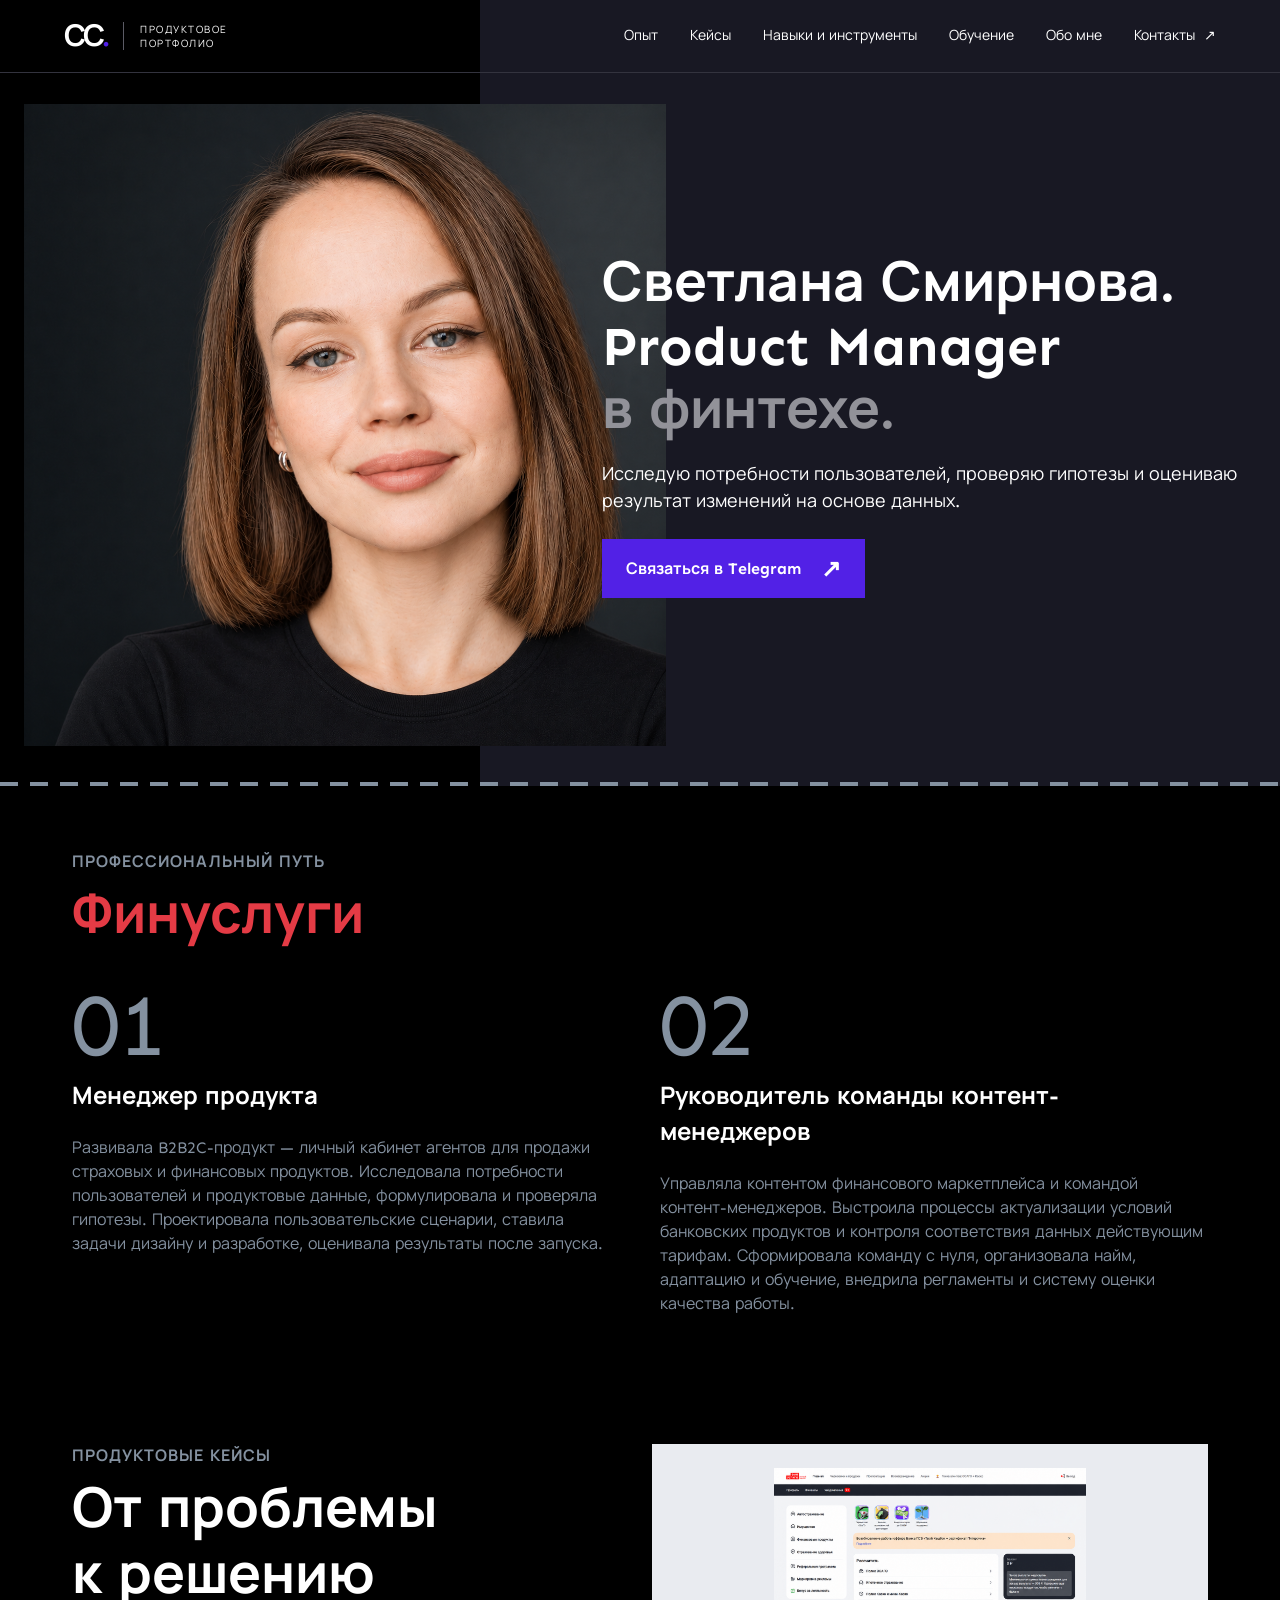
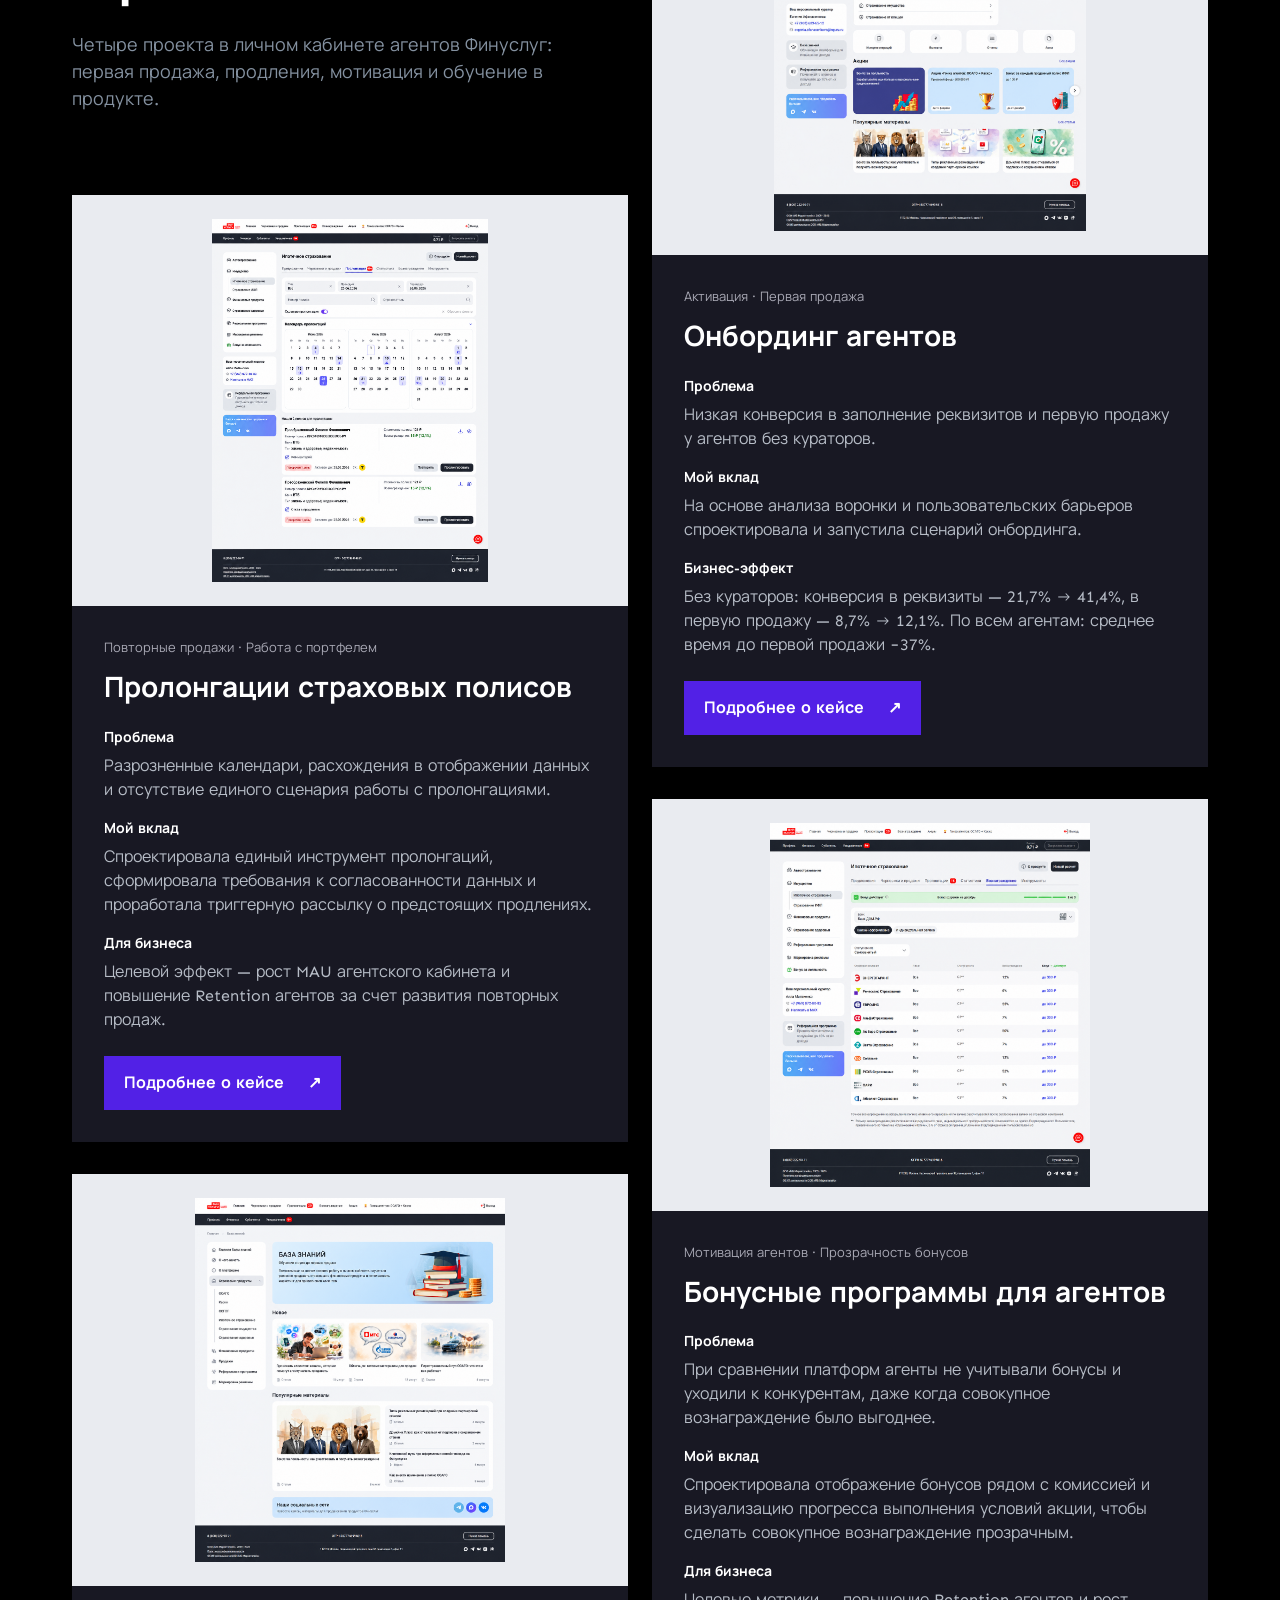
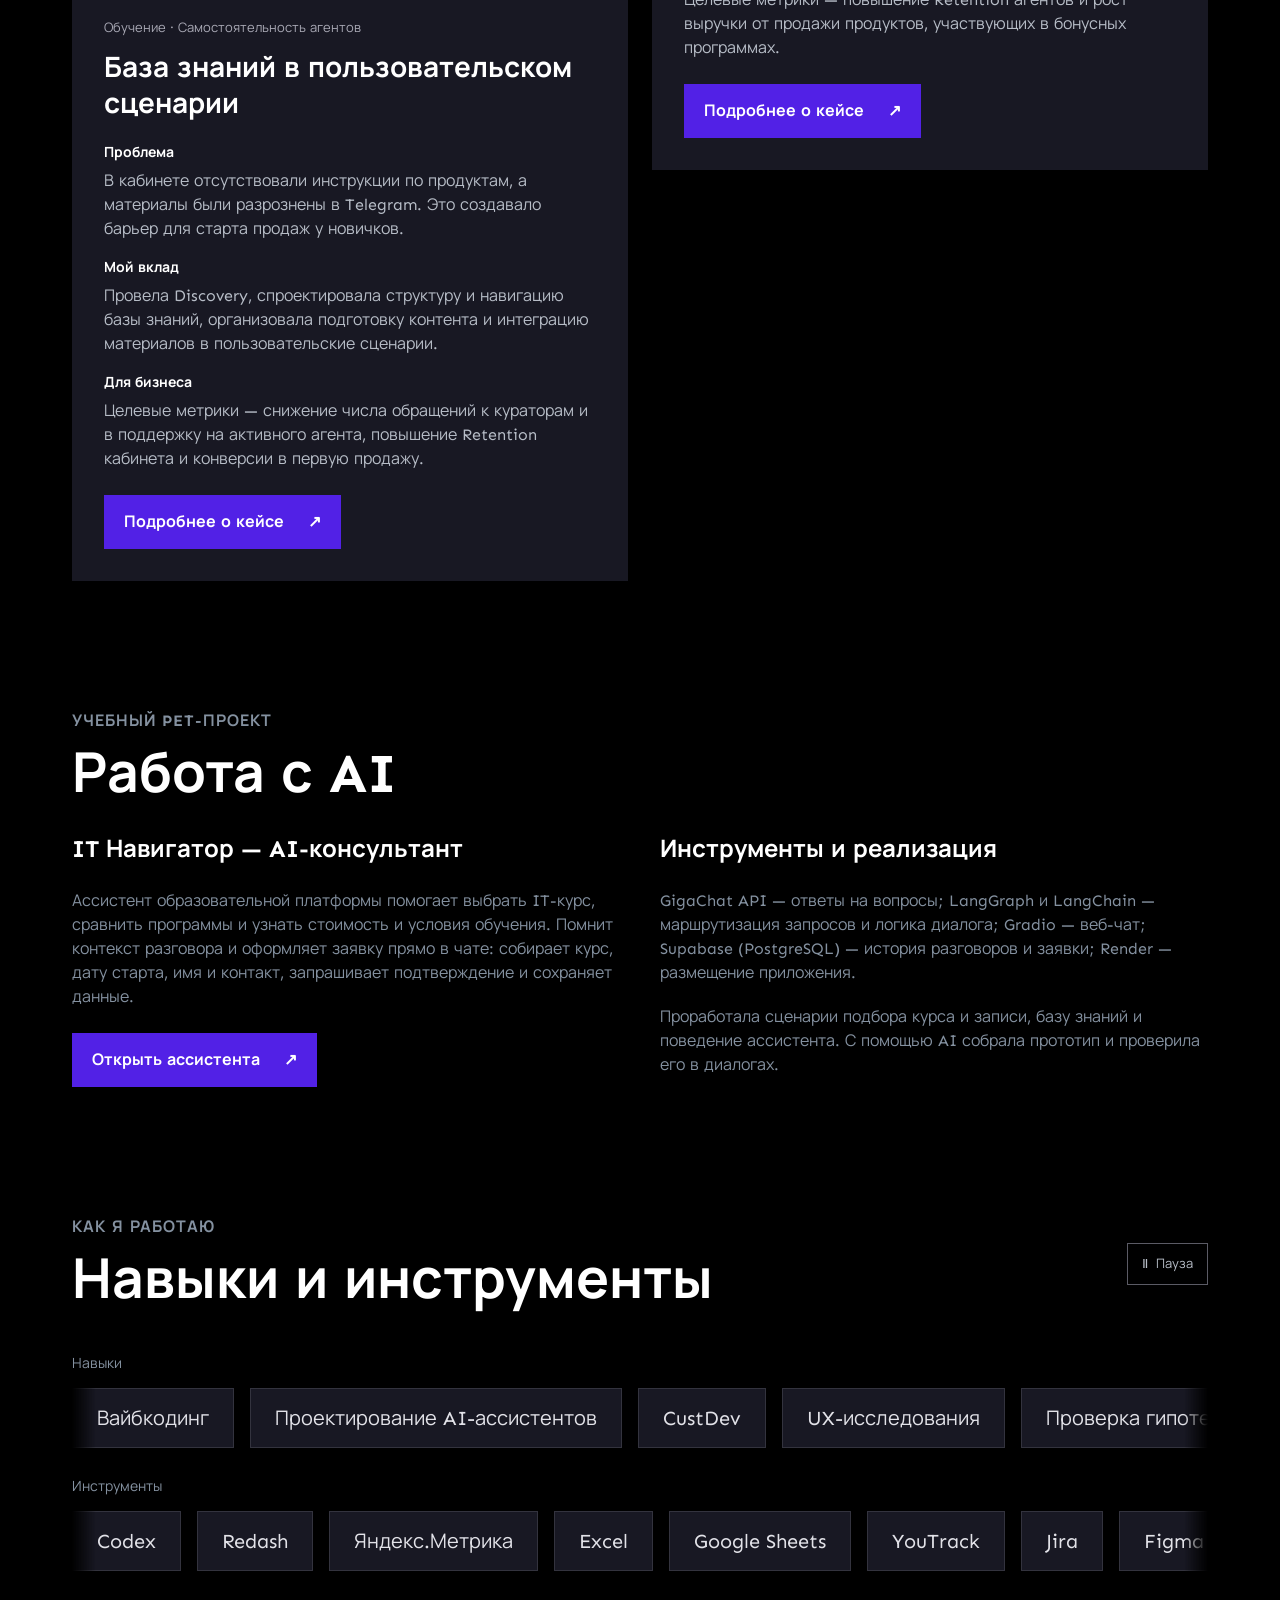
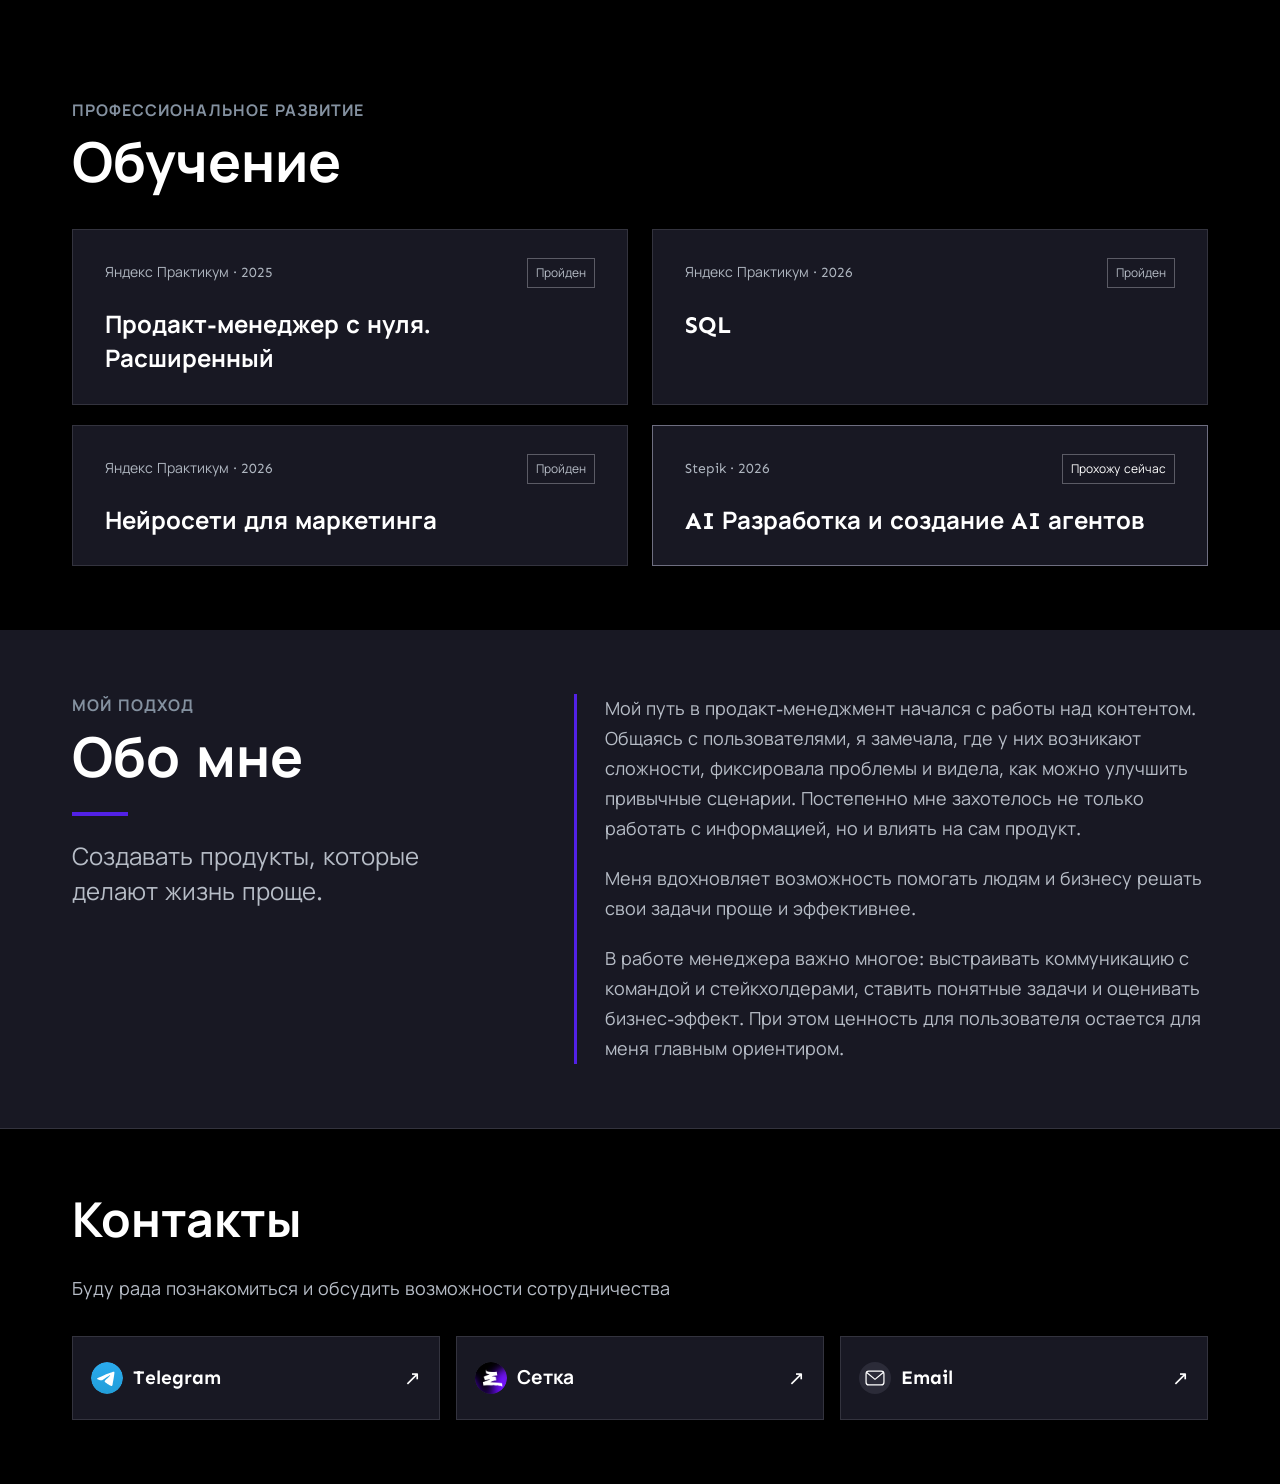
==== commit a5deebfe: "Add AI prototyping skills and Codex; rename Telegram contact" ====
--- a/index.html
+++ b/index.html
@@ -100,9 +100,9 @@
 <p class="ai-contribution">Проработала сценарии подбора курса и записи, базу знаний и поведение ассистента. С помощью AI собрала прототип и проверила его в диалогах.</p>
 </article>
 </div>
-</section><section id="skills" class="skills-section" aria-labelledby="skills-heading"><div class="skills-heading-row"><div><p class="section-label">Как я работаю</p><h2 id="skills-heading">Навыки и инструменты</h2></div><button class="marquee-toggle" type="button" aria-pressed="false" aria-label="Приостановить движение строк"><span aria-hidden="true">Ⅱ</span> <span class="toggle-text">Пауза</span></button></div><div class="skills-row"><h3>Навыки</h3><div class="marquee-window"><div class="marquee-track"><ul class="marquee-group" aria-label="Навыки"><li>CustDev</li><li>UX-исследования</li><li>Проверка гипотез</li><li>Анализ воронки</li><li>Когортный анализ</li><li>Продуктовые метрики</li><li>CJM</li><li>JTBD</li><li>Приоритизация бэклога</li><li>Roadmap</li><li>Управление разработкой</li></ul><ul class="marquee-group" aria-hidden="true"><li>CustDev</li><li>UX-исследования</li><li>Проверка гипотез</li><li>Анализ воронки</li><li>Когортный анализ</li><li>Продуктовые метрики</li><li>CJM</li><li>JTBD</li><li>Приоритизация бэклога</li><li>Roadmap</li><li>Управление разработкой</li></ul></div></div></div><div class="skills-row"><h3>Инструменты</h3><div class="marquee-window"><div class="marquee-track reverse"><ul class="marquee-group" aria-label="Инструменты"><li>Redash</li><li>Яндекс.Метрика</li><li>Excel</li><li>Google Sheets</li><li>YouTrack</li><li>Jira</li><li>Figma</li><li>Miro</li><li aria-hidden="true">Redash</li><li aria-hidden="true">Яндекс.Метрика</li><li aria-hidden="true">Excel</li><li aria-hidden="true">Google Sheets</li><li aria-hidden="true">YouTrack</li><li aria-hidden="true">Jira</li><li aria-hidden="true">Figma</li><li aria-hidden="true">Miro</li></ul><ul class="marquee-group" aria-hidden="true"><li>Redash</li><li>Яндекс.Метрика</li><li>Excel</li><li>Google Sheets</li><li>YouTrack</li><li>Jira</li><li>Figma</li><li>Miro</li><li>Redash</li><li>Яндекс.Метрика</li><li>Excel</li><li>Google Sheets</li><li>YouTrack</li><li>Jira</li><li>Figma</li><li>Miro</li></ul></div></div></div></section><script>
+</section><section id="skills" class="skills-section" aria-labelledby="skills-heading"><div class="skills-heading-row"><div><p class="section-label">Как я работаю</p><h2 id="skills-heading">Навыки и инструменты</h2></div><button class="marquee-toggle" type="button" aria-pressed="false" aria-label="Приостановить движение строк"><span aria-hidden="true">Ⅱ</span> <span class="toggle-text">Пауза</span></button></div><div class="skills-row"><h3>Навыки</h3><div class="marquee-window"><div class="marquee-track"><ul class="marquee-group" aria-label="Навыки"><li>Вайбкодинг</li><li>Проектирование AI-ассистентов</li><li>CustDev</li><li>UX-исследования</li><li>Проверка гипотез</li><li>Анализ воронки</li><li>Когортный анализ</li><li>Продуктовые метрики</li><li>CJM</li><li>JTBD</li><li>Приоритизация бэклога</li><li>Roadmap</li><li>Управление разработкой</li></ul><ul class="marquee-group" aria-hidden="true"><li>Вайбкодинг</li><li>Проектирование AI-ассистентов</li><li>CustDev</li><li>UX-исследования</li><li>Проверка гипотез</li><li>Анализ воронки</li><li>Когортный анализ</li><li>Продуктовые метрики</li><li>CJM</li><li>JTBD</li><li>Приоритизация бэклога</li><li>Roadmap</li><li>Управление разработкой</li></ul></div></div></div><div class="skills-row"><h3>Инструменты</h3><div class="marquee-window"><div class="marquee-track reverse"><ul class="marquee-group" aria-label="Инструменты"><li>Codex</li><li>Redash</li><li>Яндекс.Метрика</li><li>Excel</li><li>Google Sheets</li><li>YouTrack</li><li>Jira</li><li>Figma</li><li>Miro</li><li aria-hidden="true">Codex</li><li aria-hidden="true">Redash</li><li aria-hidden="true">Яндекс.Метрика</li><li aria-hidden="true">Excel</li><li aria-hidden="true">Google Sheets</li><li aria-hidden="true">YouTrack</li><li aria-hidden="true">Jira</li><li aria-hidden="true">Figma</li><li aria-hidden="true">Miro</li></ul><ul class="marquee-group" aria-hidden="true"><li>Codex</li><li>Redash</li><li>Яндекс.Метрика</li><li>Excel</li><li>Google Sheets</li><li>YouTrack</li><li>Jira</li><li>Figma</li><li>Miro</li><li>Codex</li><li>Redash</li><li>Яндекс.Метрика</li><li>Excel</li><li>Google Sheets</li><li>YouTrack</li><li>Jira</li><li>Figma</li><li>Miro</li></ul></div></div></div></section><script>
 (()=>{const section=document.getElementById('skills');const button=section.querySelector('.marquee-toggle');button.addEventListener('click',()=>{const paused=section.classList.toggle('is-paused');button.setAttribute('aria-pressed',String(paused));button.setAttribute('aria-label',paused?'Продолжить движение строк':'Приостановить движение строк');button.querySelector('.toggle-text').textContent=paused?'Продолжить':'Пауза';button.firstElementChild.textContent=paused?'▶':'Ⅱ';});})();
-</script><section id="education" class="education-section" aria-labelledby="education-heading"><p class="section-label">Профессиональное развитие</p><h2 id="education-heading">Обучение</h2><div class="education-grid"><article class="education-card"><div class="education-meta"><p class="education-provider">Яндекс Практикум · 2025</p><span class="education-status">Пройден</span></div><h3>Продакт-менеджер с нуля. Расширенный</h3></article><article class="education-card"><div class="education-meta"><p class="education-provider">Яндекс Практикум · 2026</p><span class="education-status">Пройден</span></div><h3>SQL</h3></article><article class="education-card"><div class="education-meta"><p class="education-provider">Яндекс Практикум · 2026</p><span class="education-status">Пройден</span></div><h3>Нейросети для маркетинга</h3></article><article class="education-card is-current"><div class="education-meta"><p class="education-provider">Stepik · 2026</p><span class="education-status current">Прохожу сейчас</span></div><h3>AI Разработка и создание AI агентов</h3></article></div></section><section id="about" class="about-section" aria-labelledby="about-heading"><div class="about-layout"><div><p class="section-label">Мой подход</p><h2 id="about-heading">Обо мне</h2><p class="about-caption">Создавать продукты, которые делают жизнь проще.</p></div><div class="about-copy"><p>Мой путь в продакт-менеджмент начался с работы над контентом. Общаясь с пользователями, я замечала, где у них возникают сложности, фиксировала проблемы и видела, как можно улучшить привычные сценарии. Постепенно мне захотелось не только работать с информацией, но и влиять на сам продукт.</p><p>Меня вдохновляет возможность помогать людям и бизнесу решать свои задачи проще и эффективнее.</p><p>В работе менеджера важно многое: выстраивать коммуникацию с командой и стейкхолдерами, ставить понятные задачи и оценивать бизнес-эффект. При этом ценность для пользователя остается для меня главным ориентиром.</p></div></div></section><section id="contacts" class="contacts-section" aria-labelledby="contacts-heading"><div class="contacts-layout"><div><h2 id="contacts-heading">Контакты</h2><p class="contacts-intro">Буду рада познакомиться и обсудить возможности сотрудничества</p></div><div class="contacts-links"><a class="contact-card" href="https://t.me/Sveta_akina" target="_blank" rel="noopener noreferrer"><span class="contact-icon" aria-hidden="true"><img class="contact-logo" src="assets/telegram.svg" width="32" height="32" alt="" aria-hidden="true"></span><span class="contact-card-title">Телеграм</span><span class="contact-card-arrow" aria-hidden="true">↗</span></a><a class="contact-card" href="https://set.ki/account/gmbjuVG" target="_blank" rel="noopener noreferrer"><span class="contact-icon" aria-hidden="true"><img class="contact-logo" src="assets/setka.png" width="32" height="32" alt="" aria-hidden="true"></span><span class="contact-card-title">Сетка</span><span class="contact-card-arrow" aria-hidden="true">↗</span></a><a class="contact-card" href="mailto:svetlana-business2015@ya.ru"><span class="contact-icon" aria-hidden="true"><svg class="contact-logo contact-email-icon" width="32" height="32" viewBox="0 0 32 32" fill="none" aria-hidden="true" xmlns="http://www.w3.org/2000/svg"><rect x="3" y="6" width="26" height="20" rx="4" stroke="currentColor" stroke-width="1.8"/><path d="M4 8L16 18L28 8" stroke="currentColor" stroke-width="1.8" stroke-linecap="round" stroke-linejoin="round"/></svg></span><span class="contact-card-label"><span class="contact-card-title">Email</span></span><span class="contact-card-arrow" aria-hidden="true">↗</span></a></div></div></section><script>
+</script><section id="education" class="education-section" aria-labelledby="education-heading"><p class="section-label">Профессиональное развитие</p><h2 id="education-heading">Обучение</h2><div class="education-grid"><article class="education-card"><div class="education-meta"><p class="education-provider">Яндекс Практикум · 2025</p><span class="education-status">Пройден</span></div><h3>Продакт-менеджер с нуля. Расширенный</h3></article><article class="education-card"><div class="education-meta"><p class="education-provider">Яндекс Практикум · 2026</p><span class="education-status">Пройден</span></div><h3>SQL</h3></article><article class="education-card"><div class="education-meta"><p class="education-provider">Яндекс Практикум · 2026</p><span class="education-status">Пройден</span></div><h3>Нейросети для маркетинга</h3></article><article class="education-card is-current"><div class="education-meta"><p class="education-provider">Stepik · 2026</p><span class="education-status current">Прохожу сейчас</span></div><h3>AI Разработка и создание AI агентов</h3></article></div></section><section id="about" class="about-section" aria-labelledby="about-heading"><div class="about-layout"><div><p class="section-label">Мой подход</p><h2 id="about-heading">Обо мне</h2><p class="about-caption">Создавать продукты, которые делают жизнь проще.</p></div><div class="about-copy"><p>Мой путь в продакт-менеджмент начался с работы над контентом. Общаясь с пользователями, я замечала, где у них возникают сложности, фиксировала проблемы и видела, как можно улучшить привычные сценарии. Постепенно мне захотелось не только работать с информацией, но и влиять на сам продукт.</p><p>Меня вдохновляет возможность помогать людям и бизнесу решать свои задачи проще и эффективнее.</p><p>В работе менеджера важно многое: выстраивать коммуникацию с командой и стейкхолдерами, ставить понятные задачи и оценивать бизнес-эффект. При этом ценность для пользователя остается для меня главным ориентиром.</p></div></div></section><section id="contacts" class="contacts-section" aria-labelledby="contacts-heading"><div class="contacts-layout"><div><h2 id="contacts-heading">Контакты</h2><p class="contacts-intro">Буду рада познакомиться и обсудить возможности сотрудничества</p></div><div class="contacts-links"><a class="contact-card" href="https://t.me/Sveta_akina" target="_blank" rel="noopener noreferrer"><span class="contact-icon" aria-hidden="true"><img class="contact-logo" src="assets/telegram.svg" width="32" height="32" alt="" aria-hidden="true"></span><span class="contact-card-title">Telegram</span><span class="contact-card-arrow" aria-hidden="true">↗</span></a><a class="contact-card" href="https://set.ki/account/gmbjuVG" target="_blank" rel="noopener noreferrer"><span class="contact-icon" aria-hidden="true"><img class="contact-logo" src="assets/setka.png" width="32" height="32" alt="" aria-hidden="true"></span><span class="contact-card-title">Сетка</span><span class="contact-card-arrow" aria-hidden="true">↗</span></a><a class="contact-card" href="mailto:svetlana-business2015@ya.ru"><span class="contact-icon" aria-hidden="true"><svg class="contact-logo contact-email-icon" width="32" height="32" viewBox="0 0 32 32" fill="none" aria-hidden="true" xmlns="http://www.w3.org/2000/svg"><rect x="3" y="6" width="26" height="20" rx="4" stroke="currentColor" stroke-width="1.8"/><path d="M4 8L16 18L28 8" stroke="currentColor" stroke-width="1.8" stroke-linecap="round" stroke-linejoin="round"/></svg></span><span class="contact-card-label"><span class="contact-card-title">Email</span></span><span class="contact-card-arrow" aria-hidden="true">↗</span></a></div></div></section><script>
 (()=>{const header=document.querySelector('.site-header');if(!header)return;const update=()=>document.documentElement.style.setProperty('--navigation-height',header.getBoundingClientRect().height+'px');update();if('ResizeObserver' in window){new ResizeObserver(update).observe(header);}else{window.addEventListener('resize',update);}})();
 </script></body>
 </html>
